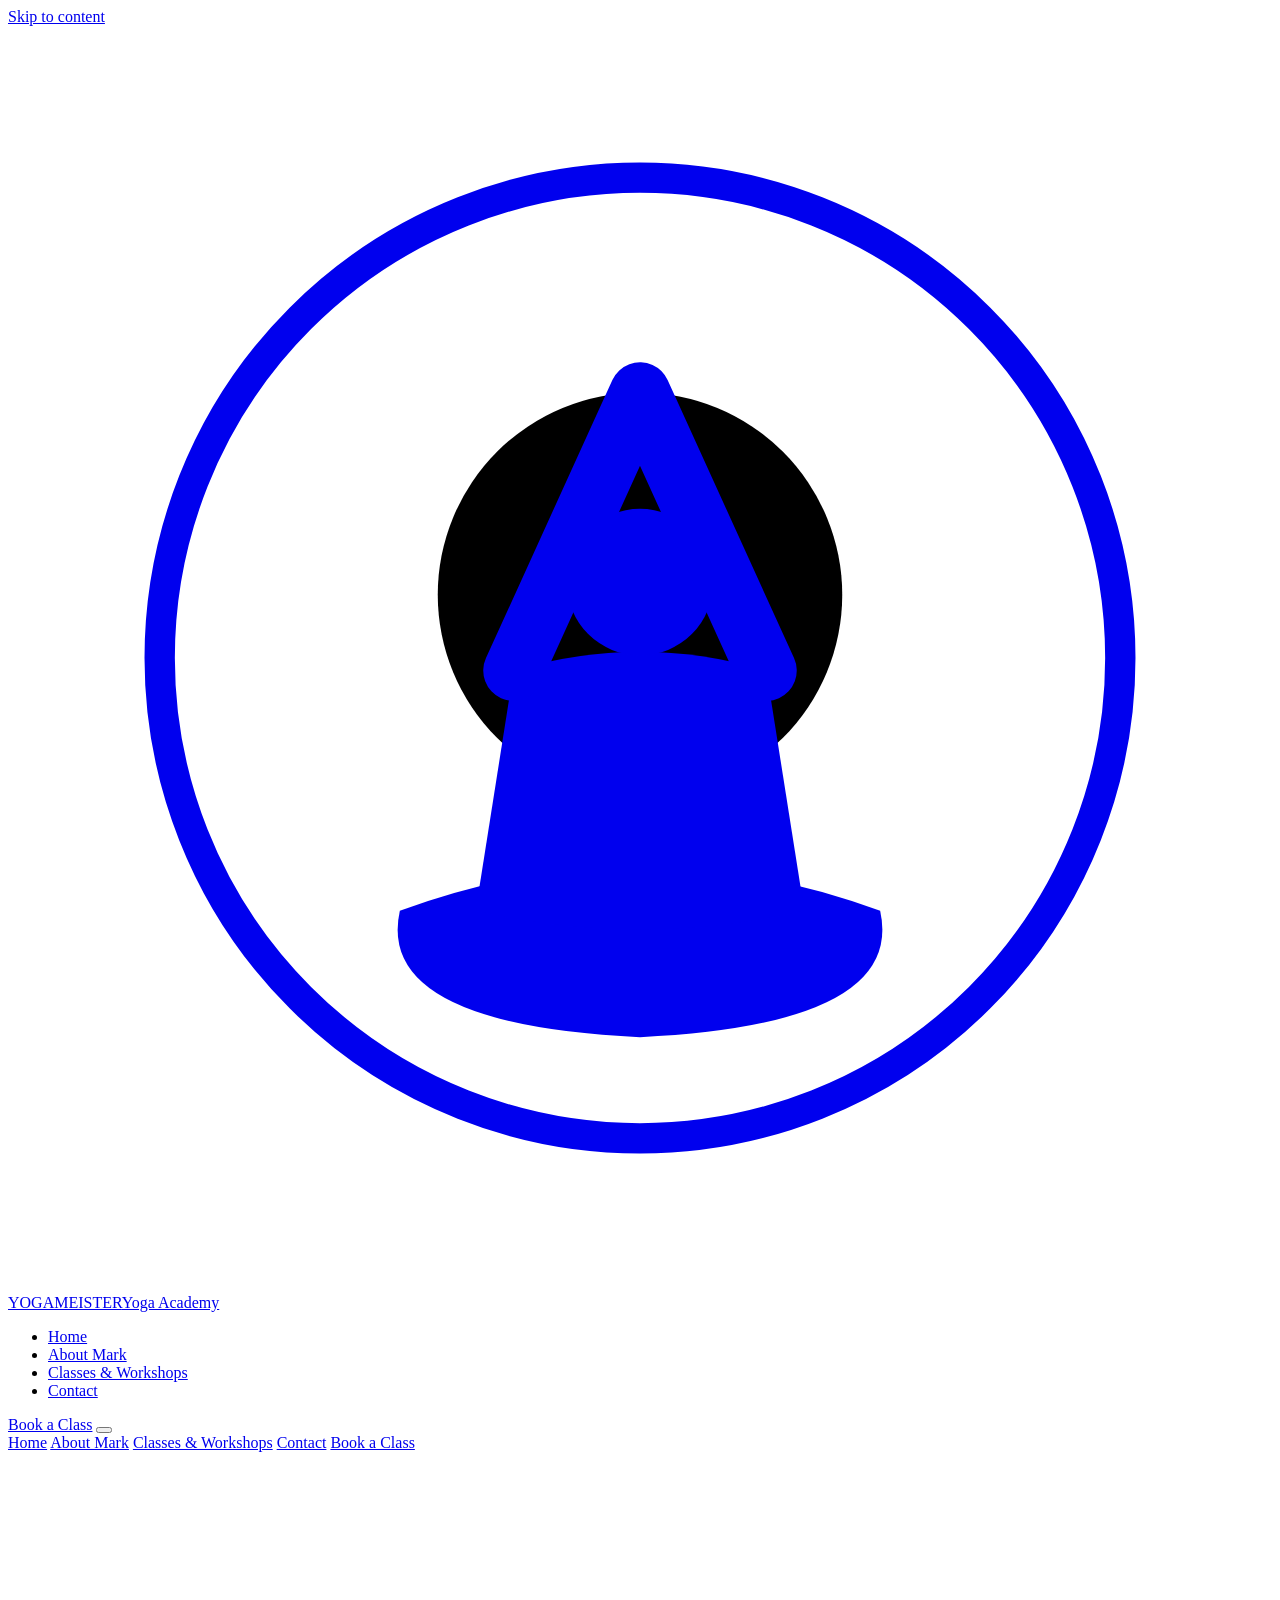
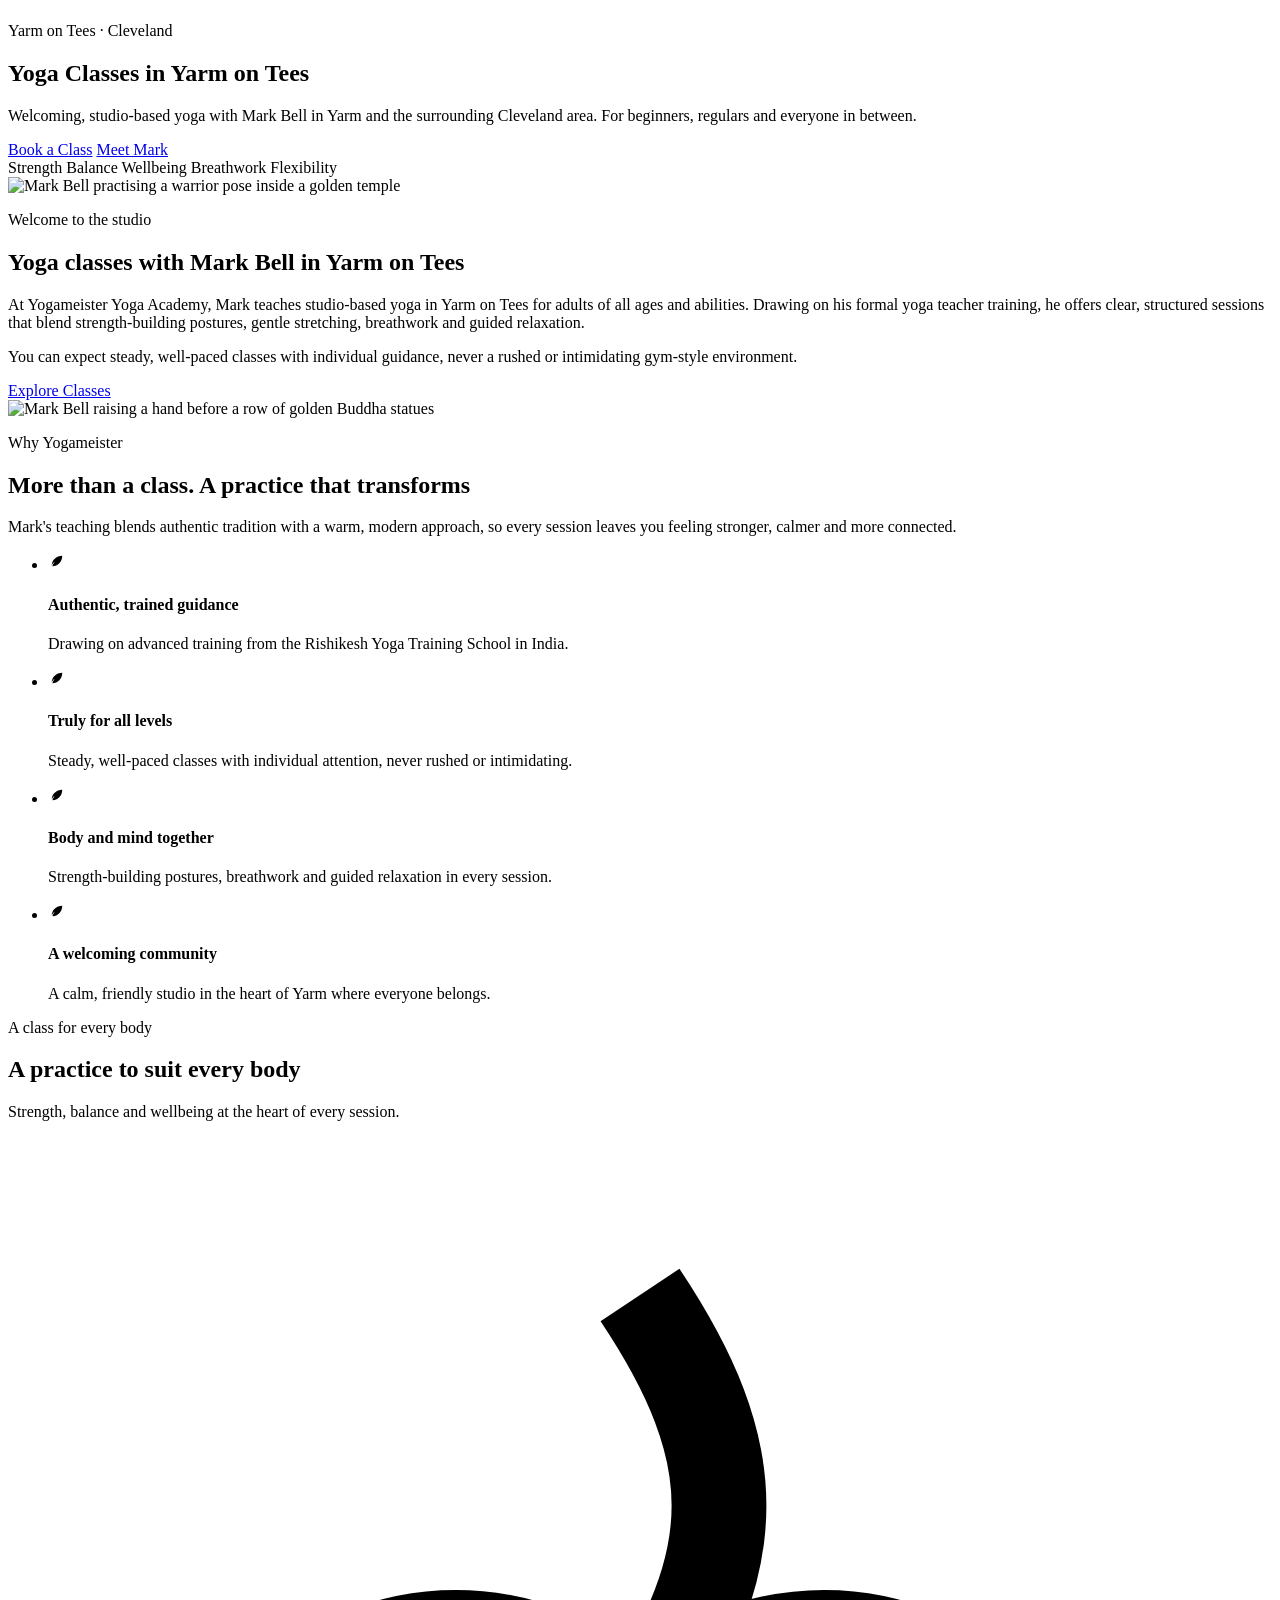
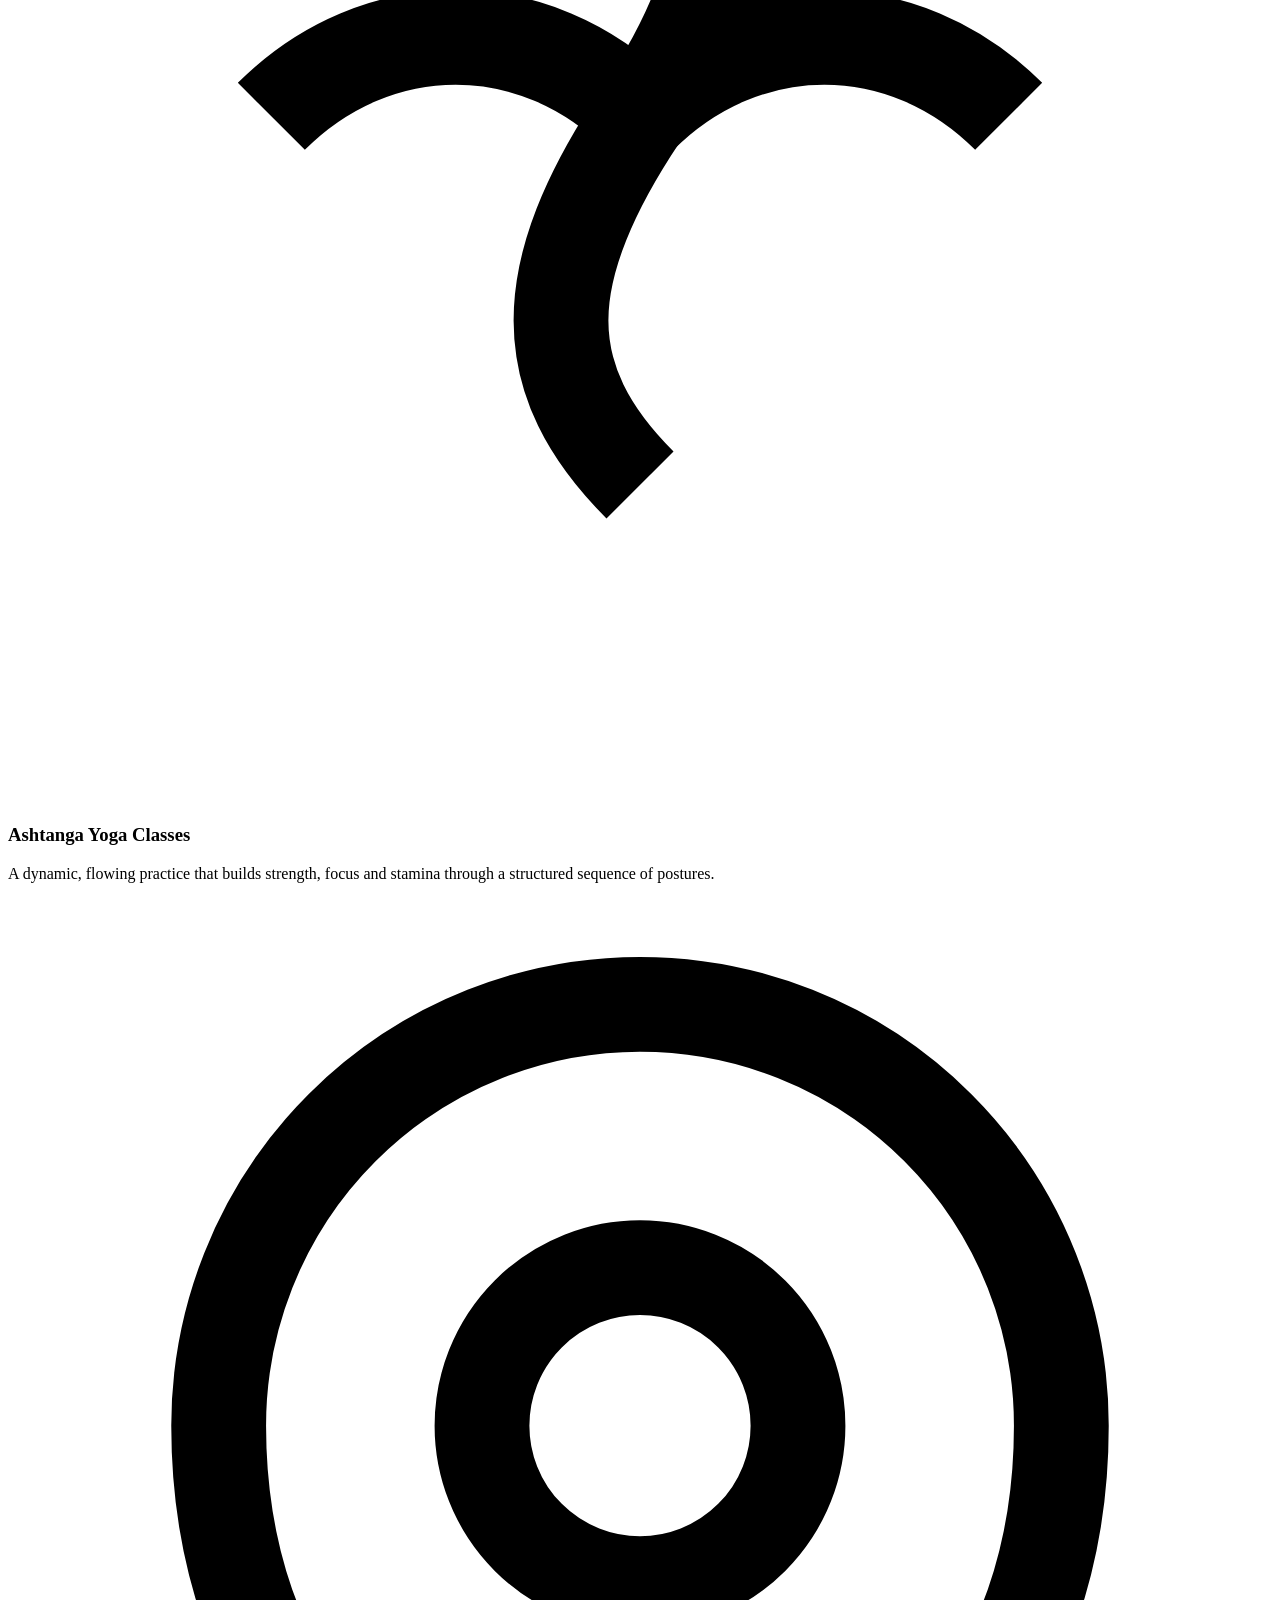
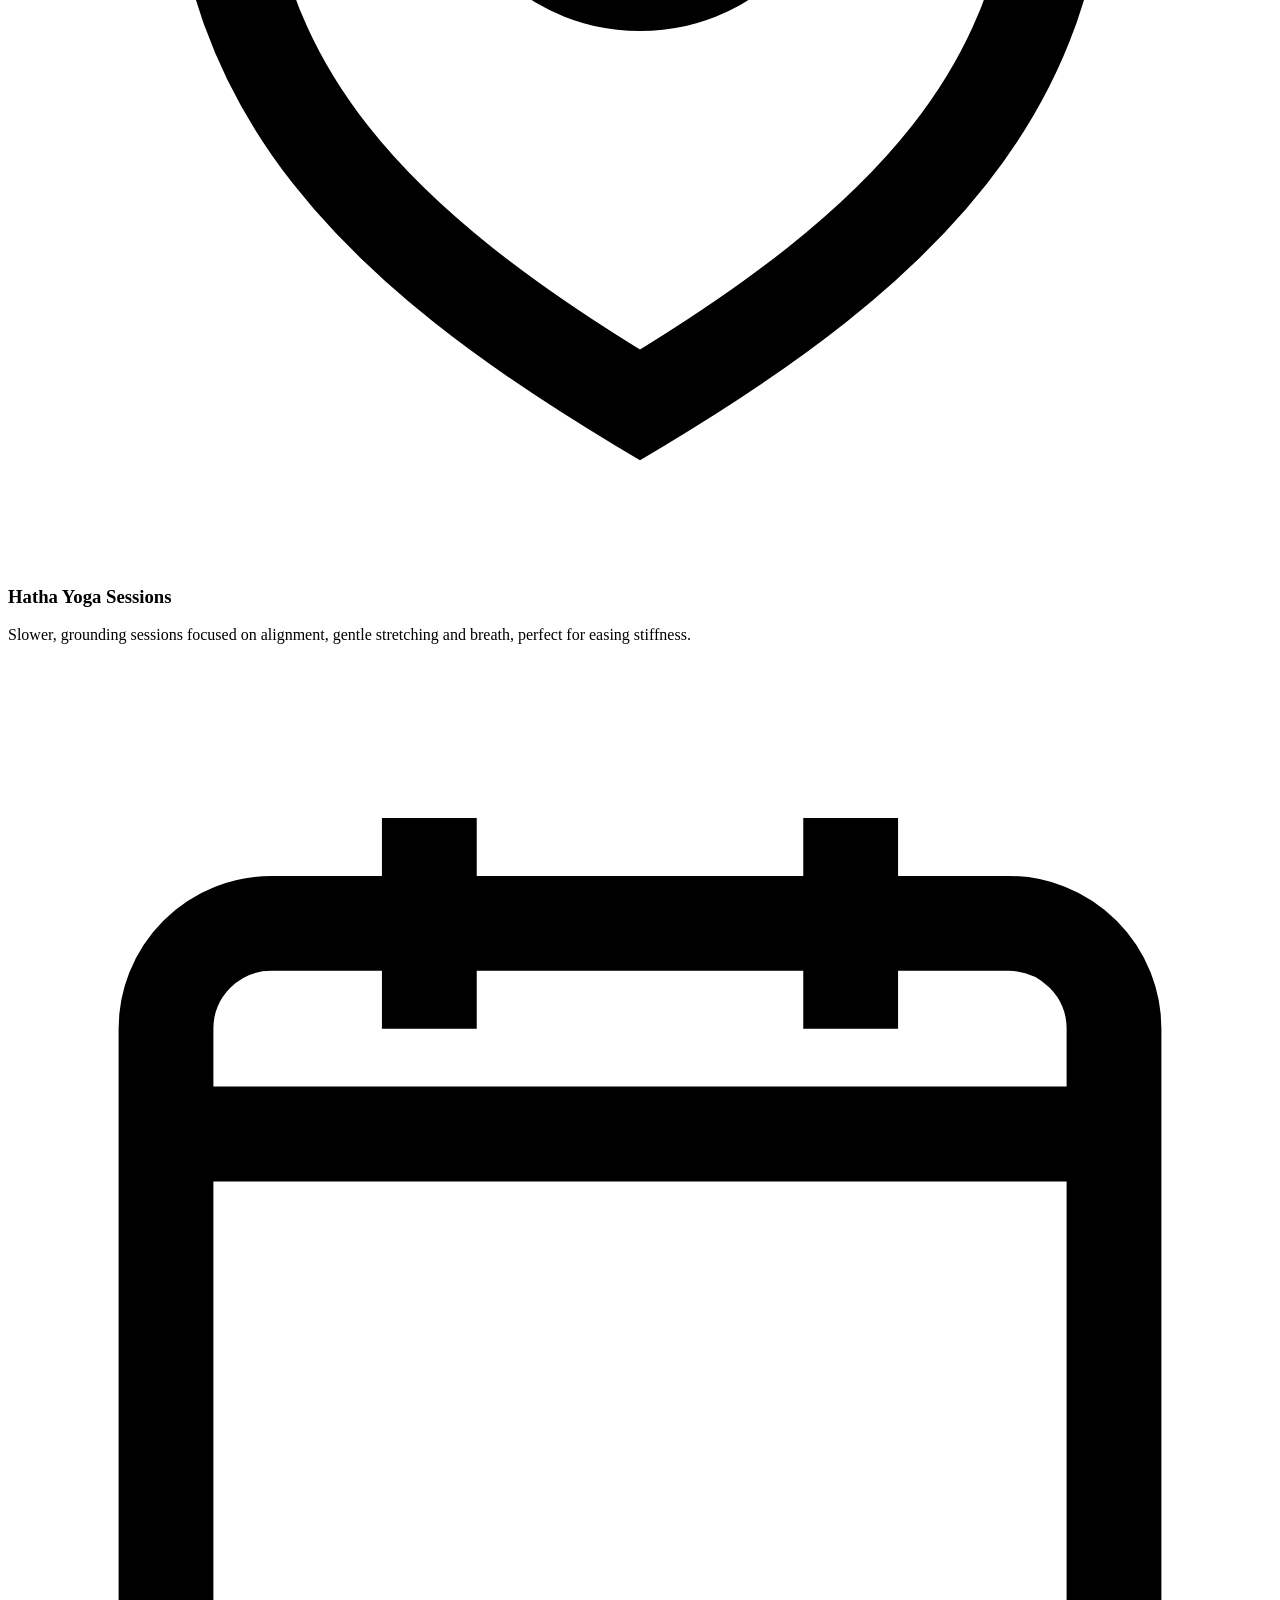
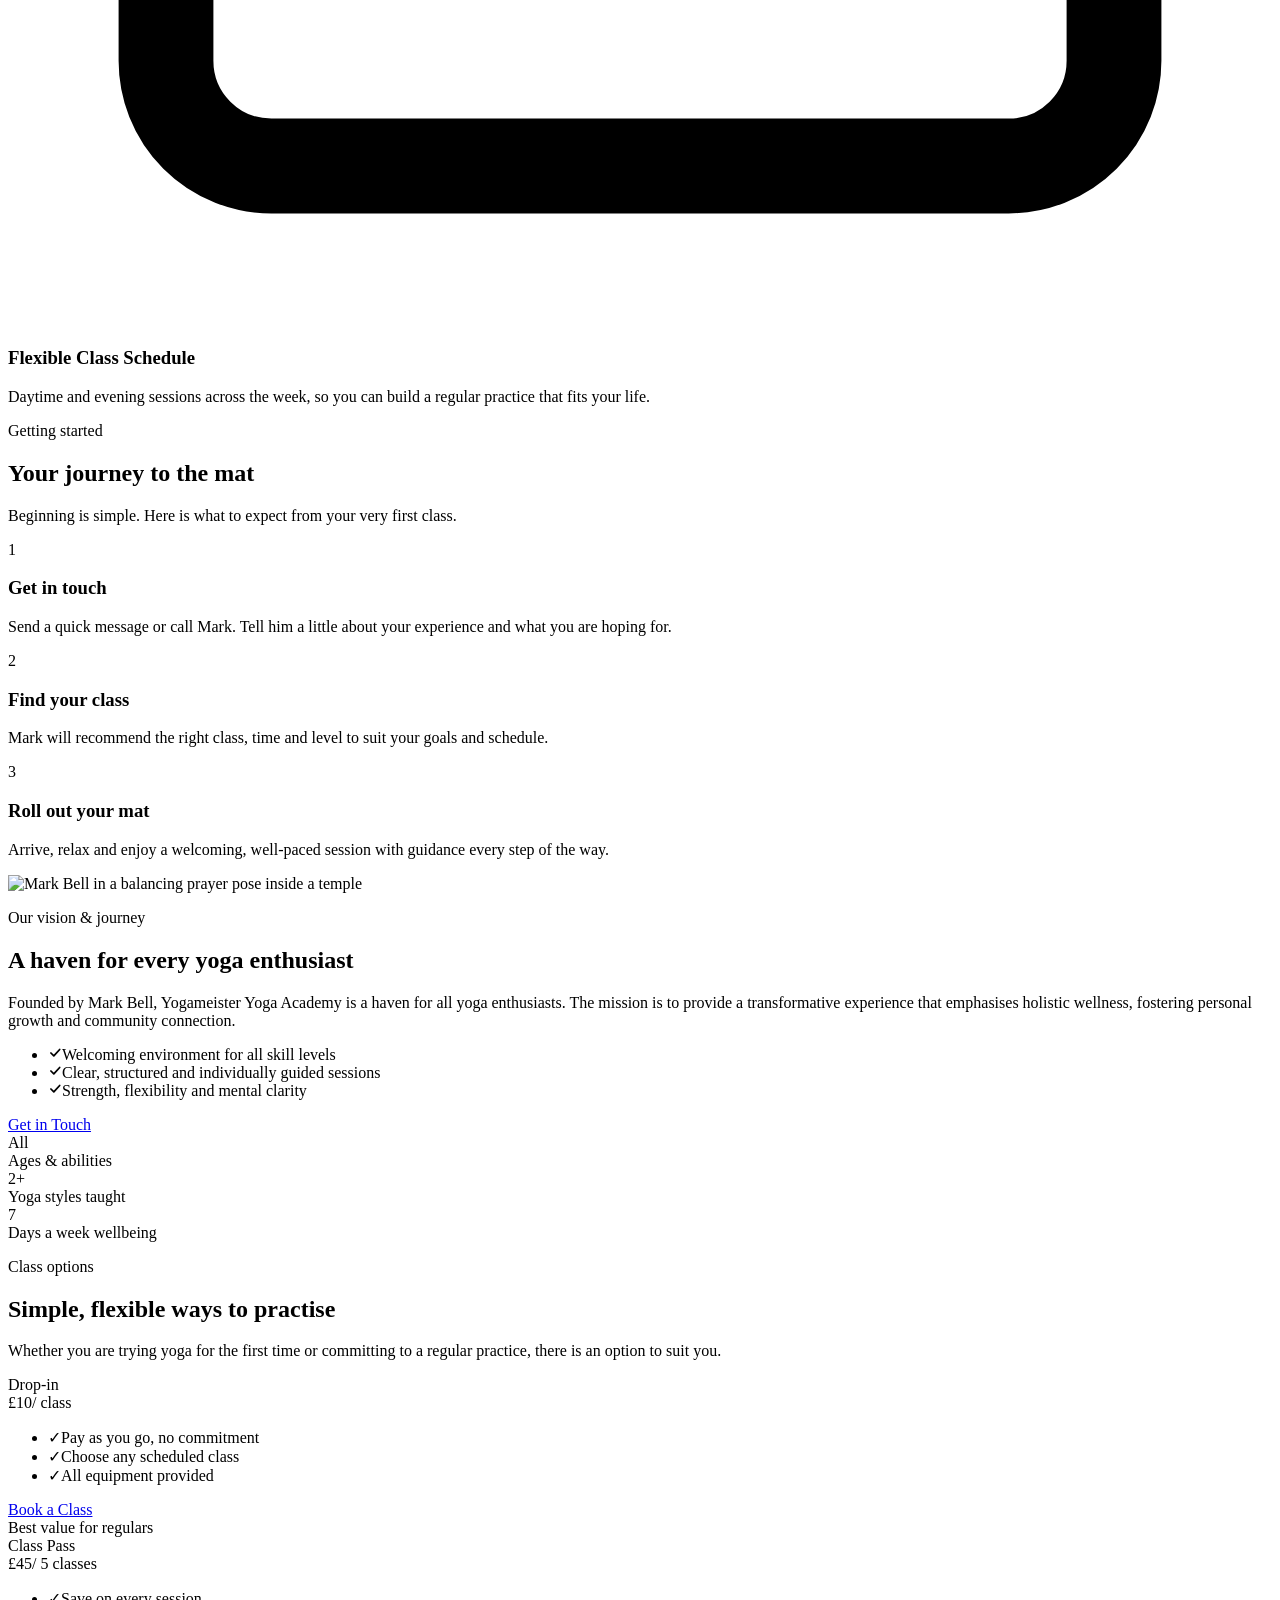
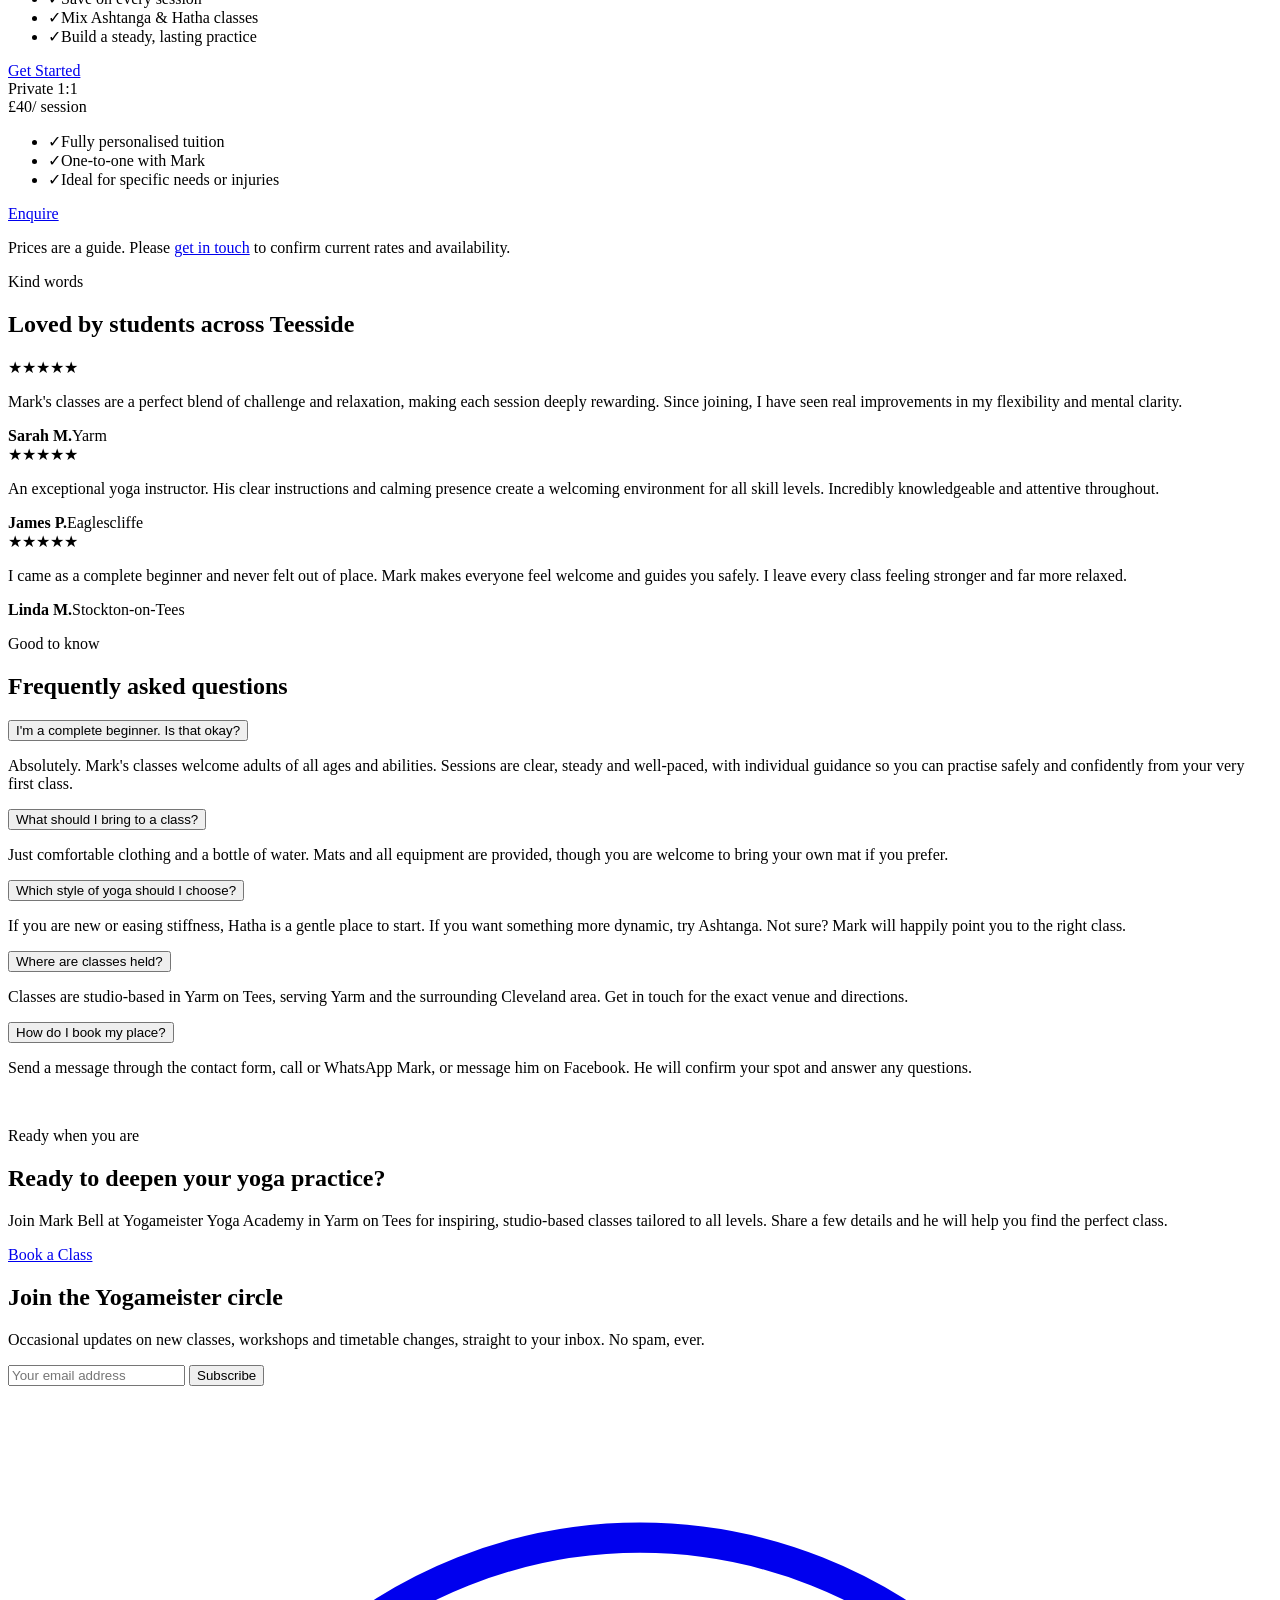
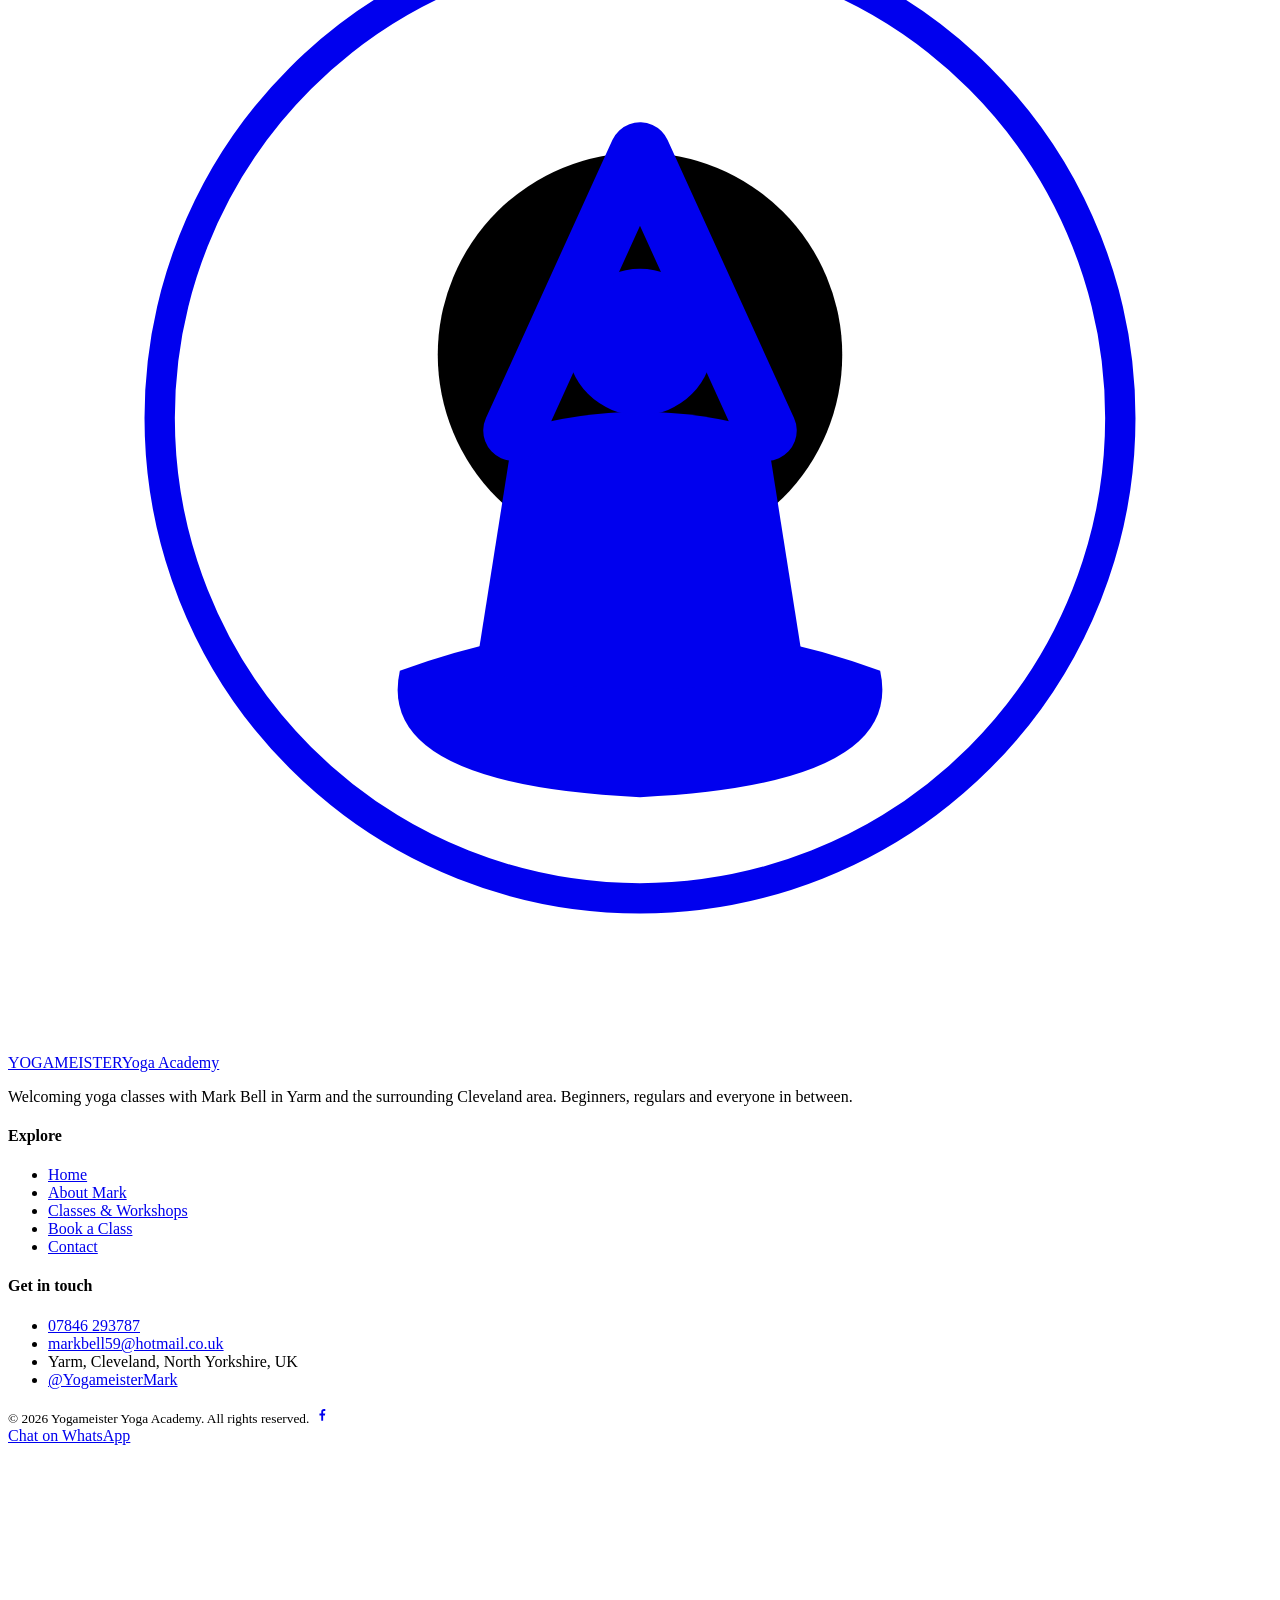
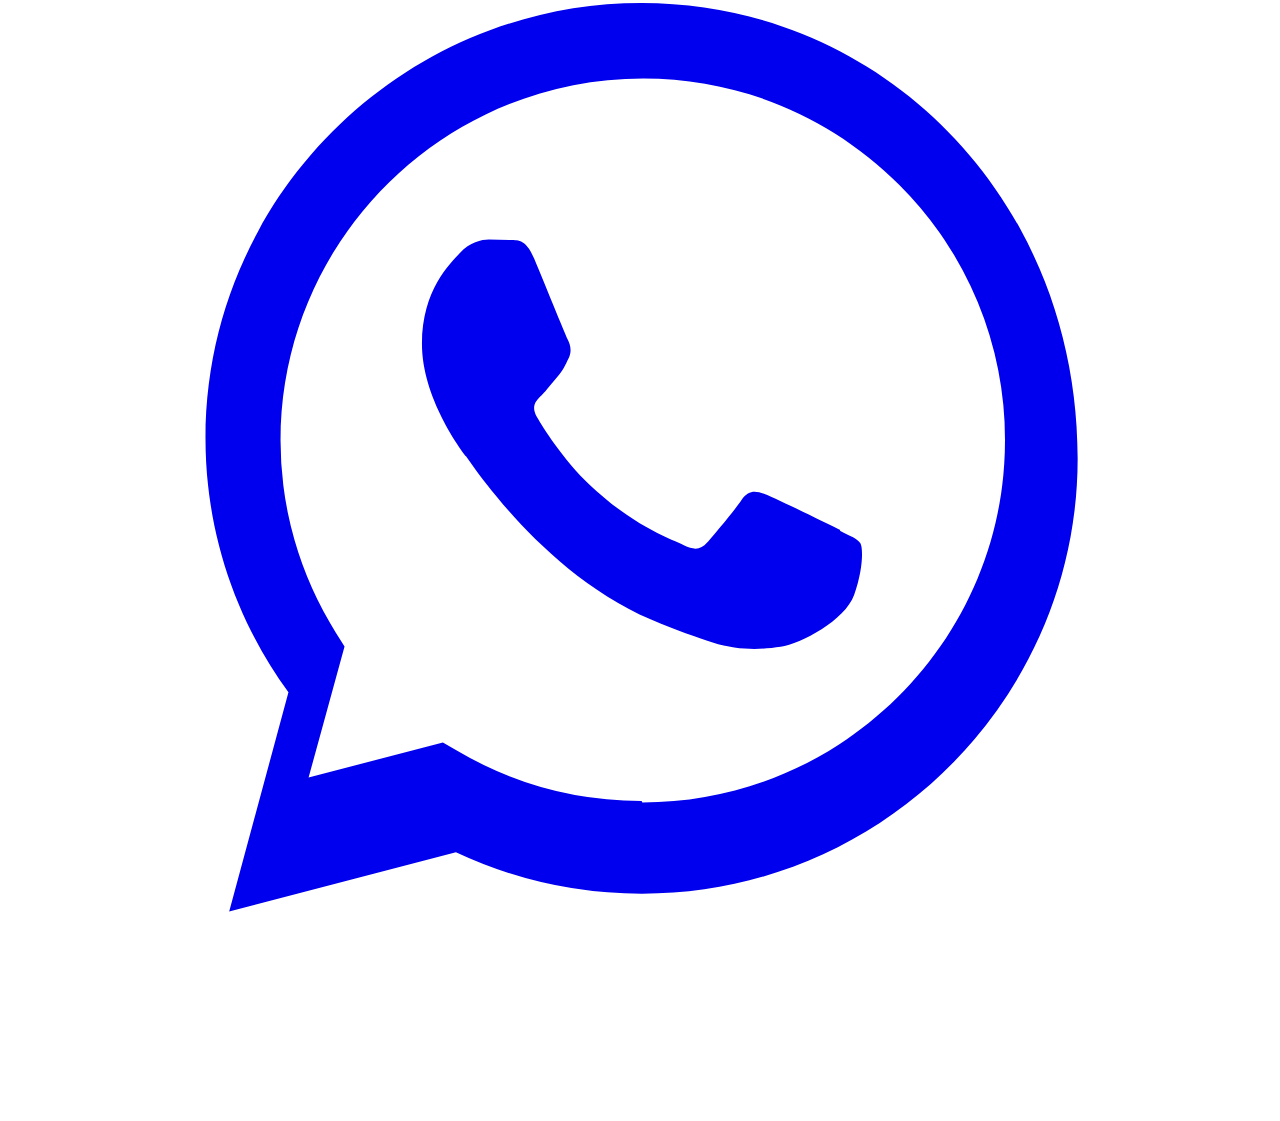
==== index.html @ 109918ac "Add files via upload" ====
<!DOCTYPE html>
<html lang="en">
<head>
<meta charset="UTF-8">
<meta name="viewport" content="width=device-width, initial-scale=1">
<title>Yogameister Yoga Academy | Yoga Classes in Yarm on Tees with Mark Bell</title>
<meta name="description" content="Welcoming, studio-based yoga classes with Mark Bell in Yarm on Tees and the surrounding Cleveland area. Ashtanga, Hatha, breathwork and relaxation for beginners, regulars and everyone in between.">
<link rel="icon" href="assets/img/favicon.svg" type="image/svg+xml">
<meta property="og:title" content="Yogameister Yoga Academy | Yoga in Yarm on Tees">
<meta property="og:description" content="Welcoming, studio-based yoga with Mark Bell in Yarm and the surrounding Cleveland area.">
<meta property="og:type" content="website">
<meta property="og:image" content="assets/img/logo.jpg">
<link rel="preconnect" href="https://fonts.googleapis.com">
<link rel="preconnect" href="https://fonts.gstatic.com" crossorigin>
<link href="https://fonts.googleapis.com/css2?family=Cormorant+Garamond:wght@500;600;700&family=Inter:wght@400;500;600;700&family=Poppins:wght@500;600;700&display=swap" rel="stylesheet">
<link rel="stylesheet" href="assets/css/styles.css">
</head>
<body>
<a class="skip-link" href="#main">Skip to content</a>

<!-- HEADER -->
<header class="site-header">
  <div class="container">
    <nav class="nav" aria-label="Primary">
      <a class="brand" href="index.html" aria-label="Yogameister Yoga Academy home">
        <svg class="emblem" viewBox="0 0 100 100" aria-hidden="true">
          <circle cx="50" cy="50" r="38" fill="none" stroke="currentColor" stroke-width="2.4"/>
          <circle cx="50" cy="45" r="16" class="gold"/>
          <path d="M31 70 Q50 63 69 70 Q71 79 50 80 Q29 79 31 70 Z" fill="currentColor"/>
          <path d="M40 51 Q50 48 60 51 L63 70 Q50 73 37 70 Z" fill="currentColor"/>
          <circle cx="50" cy="44" r="5.8" fill="currentColor"/>
          <path d="M40 51 L50 29 L60 51" fill="none" stroke="currentColor" stroke-width="4.8" stroke-linecap="round" stroke-linejoin="round"/>
        </svg>
        <span class="wordmark"><span class="wordmark__name">YOGAMEISTER</span><span class="wordmark__sub">Yoga Academy</span></span>
      </a>
      <ul class="nav__links">
        <li><a class="nav__link" href="index.html" aria-current="page">Home</a></li>
        <li><a class="nav__link" href="about.html">About Mark</a></li>
        <li><a class="nav__link" href="classes.html">Classes &amp; Workshops</a></li>
        <li><a class="nav__link" href="contact.html">Contact</a></li>
      </ul>
      <a class="btn btn--gold nav__cta desktop-only" href="contact.html#book">Book a Class</a>
      <button class="nav__toggle" aria-label="Open menu" aria-expanded="false" aria-controls="mobile-menu"><span></span></button>
    </nav>
  </div>
</header>
<div class="mobile-menu" id="mobile-menu">
  <a href="index.html" aria-current="page">Home</a>
  <a href="about.html">About Mark</a>
  <a href="classes.html">Classes &amp; Workshops</a>
  <a href="contact.html">Contact</a>
  <a class="btn btn--gold btn--block" href="contact.html#book">Book a Class</a>
</div>

<main id="main">

  <!-- HERO (video) -->
  <section class="hero hero--home">
    <div class="hero__media">
      <video autoplay muted loop playsinline poster="assets/img/mark-temple-exterior.webp">
        <source src="assets/video/hero.mp4" type="video/mp4">
        <img src="assets/img/mark-temple-exterior.webp" alt="">
      </video>
    </div>
    <div class="hero__overlay"></div>
    <div class="container hero__inner">
      <p class="eyebrow">Yarm on Tees &middot; Cleveland</p>
      <h1>Yoga Classes in Yarm on Tees</h1>
      <p class="hero__lead">Welcoming, studio-based yoga with Mark Bell in Yarm and the surrounding Cleveland area. For beginners, regulars and everyone in between.</p>
      <div class="hero__actions">
        <a class="btn btn--gold" href="contact.html#book">Book a Class</a>
        <a class="btn btn--light" href="about.html">Meet Mark</a>
      </div>
    </div>
  </section>
  <div class="ticker">
    <div class="ticker__row">
      <span>Strength</span><span class="dot"></span>
      <span>Balance</span><span class="dot"></span>
      <span>Wellbeing</span><span class="dot"></span>
      <span>Breathwork</span><span class="dot"></span>
      <span>Flexibility</span>
    </div>
  </div>

  <!-- WELCOME -->
  <section class="section">
    <div class="container">
      <div class="split">
        <div class="split__media split__media--frame reveal">
          <img src="assets/img/mark-warrior-temple.webp" alt="Mark Bell practising a warrior pose inside a golden temple">
        </div>
        <div class="split__body reveal" data-delay="1">
          <p class="eyebrow">Welcome to the studio</p>
          <h2>Yoga classes with Mark Bell in Yarm on Tees</h2>
          <p>At Yogameister Yoga Academy, Mark teaches studio-based yoga in Yarm on Tees for adults of all ages and abilities. Drawing on his formal yoga teacher training, he offers clear, structured sessions that blend strength-building postures, gentle stretching, breathwork and guided relaxation.</p>
          <p>You can expect steady, well-paced classes with individual guidance, never a rushed or intimidating gym-style environment.</p>
          <a class="btn btn--ghost" href="classes.html">Explore Classes</a>
        </div>
      </div>
    </div>
  </section>

  <!-- MORE THAN A CLASS -->
  <section class="section bg-cream2">
    <div class="container">
      <div class="split split--reverse">
        <div class="split__media split__media--frame reveal">
          <img src="assets/img/mark-portrait.webp" alt="Mark Bell raising a hand before a row of golden Buddha statues">
        </div>
        <div class="split__body reveal" data-delay="1">
          <p class="eyebrow">Why Yogameister</p>
          <h2>More than a class. A practice that transforms</h2>
          <p>Mark's teaching blends authentic tradition with a warm, modern approach, so every session leaves you feeling stronger, calmer and more connected.</p>
          <ul class="reasons">
            <li>
              <span class="num"><svg viewBox="0 0 24 24" width="18" height="18" fill="currentColor" aria-hidden="true"><path d="M5 18c0-7 6-13 14-13 0 8-6 14-13 14 0 0 .5-3 3-6 0 0-2.5 1-4 5Z"/></svg></span>
              <div><h4>Authentic, trained guidance</h4><p>Drawing on advanced training from the Rishikesh Yoga Training School in India.</p></div>
            </li>
            <li>
              <span class="num"><svg viewBox="0 0 24 24" width="18" height="18" fill="currentColor" aria-hidden="true"><path d="M5 18c0-7 6-13 14-13 0 8-6 14-13 14 0 0 .5-3 3-6 0 0-2.5 1-4 5Z"/></svg></span>
              <div><h4>Truly for all levels</h4><p>Steady, well-paced classes with individual attention, never rushed or intimidating.</p></div>
            </li>
            <li>
              <span class="num"><svg viewBox="0 0 24 24" width="18" height="18" fill="currentColor" aria-hidden="true"><path d="M5 18c0-7 6-13 14-13 0 8-6 14-13 14 0 0 .5-3 3-6 0 0-2.5 1-4 5Z"/></svg></span>
              <div><h4>Body and mind together</h4><p>Strength-building postures, breathwork and guided relaxation in every session.</p></div>
            </li>
            <li>
              <span class="num"><svg viewBox="0 0 24 24" width="18" height="18" fill="currentColor" aria-hidden="true"><path d="M5 18c0-7 6-13 14-13 0 8-6 14-13 14 0 0 .5-3 3-6 0 0-2.5 1-4 5Z"/></svg></span>
              <div><h4>A welcoming community</h4><p>A calm, friendly studio in the heart of Yarm where everyone belongs.</p></div>
            </li>
          </ul>
        </div>
      </div>
    </div>
  </section>

  <!-- CLASS TYPES -->
  <section class="section">
    <div class="container">
      <div class="section-head center reveal">
        <p class="eyebrow">A class for every body</p>
        <h2>A practice to suit every body</h2>
        <p>Strength, balance and wellbeing at the heart of every session.</p>
      </div>
      <div class="grid-3">
        <article class="feature-card reveal">
          <span class="chip"><svg viewBox="0 0 24 24" fill="none" stroke="currentColor" stroke-width="1.8" aria-hidden="true"><path d="M12 3c2 3 2 5 0 8s-2 5 0 7"/><path d="M12 11c-2-2-5-2-7 0M12 11c2-2 5-2 7 0"/></svg></span>
          <h3>Ashtanga Yoga Classes</h3>
          <p>A dynamic, flowing practice that builds strength, focus and stamina through a structured sequence of postures.</p>
        </article>
        <article class="feature-card reveal" data-delay="1">
          <span class="chip"><svg viewBox="0 0 24 24" fill="none" stroke="currentColor" stroke-width="1.8" aria-hidden="true"><path d="M12 21c5-3 8-6 8-11a8 8 0 0 0-16 0c0 5 3 8 8 11Z"/><path d="M12 13a3 3 0 1 0 0-6 3 3 0 0 0 0 6Z"/></svg></span>
          <h3>Hatha Yoga Sessions</h3>
          <p>Slower, grounding sessions focused on alignment, gentle stretching and breath, perfect for easing stiffness.</p>
        </article>
        <article class="feature-card reveal" data-delay="2">
          <span class="chip"><svg viewBox="0 0 24 24" fill="none" stroke="currentColor" stroke-width="1.8" aria-hidden="true"><rect x="3" y="5" width="18" height="16" rx="2"/><path d="M3 9h18M8 3v4M16 3v4"/></svg></span>
          <h3>Flexible Class Schedule</h3>
          <p>Daytime and evening sessions across the week, so you can build a regular practice that fits your life.</p>
        </article>
      </div>
    </div>
  </section>

  <!-- JOURNEY STEPS -->
  <section class="section bg-cream2">
    <div class="container">
      <div class="section-head center reveal">
        <p class="eyebrow">Getting started</p>
        <h2>Your journey to the mat</h2>
        <p>Beginning is simple. Here is what to expect from your very first class.</p>
      </div>
      <div class="steps">
        <div class="step reveal">
          <div class="step__num">1</div>
          <h3>Get in touch</h3>
          <p>Send a quick message or call Mark. Tell him a little about your experience and what you are hoping for.</p>
        </div>
        <div class="step reveal" data-delay="1">
          <div class="step__num">2</div>
          <h3>Find your class</h3>
          <p>Mark will recommend the right class, time and level to suit your goals and schedule.</p>
        </div>
        <div class="step reveal" data-delay="2">
          <div class="step__num">3</div>
          <h3>Roll out your mat</h3>
          <p>Arrive, relax and enjoy a welcoming, well-paced session with guidance every step of the way.</p>
        </div>
      </div>
    </div>
  </section>

  <!-- HAVEN -->
  <section class="section">
    <div class="container">
      <div class="split">
        <div class="split__media split__media--frame reveal">
          <img src="assets/img/mark-prayer-temple.webp" alt="Mark Bell in a balancing prayer pose inside a temple">
        </div>
        <div class="split__body reveal" data-delay="1">
          <p class="eyebrow">Our vision &amp; journey</p>
          <h2>A haven for every yoga enthusiast</h2>
          <p>Founded by Mark Bell, Yogameister Yoga Academy is a haven for all yoga enthusiasts. The mission is to provide a transformative experience that emphasises holistic wellness, fostering personal growth and community connection.</p>
          <ul class="checklist">
            <li><span class="tick"><svg viewBox="0 0 24 24" width="14" height="14" fill="none" stroke="currentColor" stroke-width="3" stroke-linecap="round" stroke-linejoin="round" aria-hidden="true"><path d="M5 12l5 5L20 6"/></svg></span>Welcoming environment for all skill levels</li>
            <li><span class="tick"><svg viewBox="0 0 24 24" width="14" height="14" fill="none" stroke="currentColor" stroke-width="3" stroke-linecap="round" stroke-linejoin="round" aria-hidden="true"><path d="M5 12l5 5L20 6"/></svg></span>Clear, structured and individually guided sessions</li>
            <li><span class="tick"><svg viewBox="0 0 24 24" width="14" height="14" fill="none" stroke="currentColor" stroke-width="3" stroke-linecap="round" stroke-linejoin="round" aria-hidden="true"><path d="M5 12l5 5L20 6"/></svg></span>Strength, flexibility and mental clarity</li>
          </ul>
          <a class="btn btn--gold" href="contact.html">Get in Touch</a>
        </div>
      </div>
    </div>
  </section>

  <!-- STATS -->
  <section class="stats">
    <div class="container">
      <div class="stats__grid">
        <div class="reveal"><div class="stats__num">All</div><div class="stats__label">Ages &amp; abilities</div></div>
        <div class="reveal" data-delay="1"><div class="stats__num">2+</div><div class="stats__label">Yoga styles taught</div></div>
        <div class="reveal" data-delay="2"><div class="stats__num">7</div><div class="stats__label">Days a week wellbeing</div></div>
      </div>
    </div>
  </section>

  <!-- PRICING -->
  <section class="section">
    <div class="container">
      <div class="section-head center reveal">
        <p class="eyebrow">Class options</p>
        <h2>Simple, flexible ways to practise</h2>
        <p>Whether you are trying yoga for the first time or committing to a regular practice, there is an option to suit you.</p>
      </div>
      <div class="pricing">
        <div class="price reveal">
          <div class="price__name">Drop-in</div>
          <div class="price__cost"><span class="amount">&pound;10</span><span class="per">/ class</span></div>
          <ul class="price__list">
            <li><span class="tick">&check;</span>Pay as you go, no commitment</li>
            <li><span class="tick">&check;</span>Choose any scheduled class</li>
            <li><span class="tick">&check;</span>All equipment provided</li>
          </ul>
          <a class="btn btn--ghost btn--block" href="contact.html#book">Book a Class</a>
        </div>
        <div class="price price--feature reveal" data-delay="1">
          <div class="price__tag">Best value for regulars</div>
          <div class="price__name">Class Pass</div>
          <div class="price__cost"><span class="amount">&pound;45</span><span class="per">/ 5 classes</span></div>
          <ul class="price__list">
            <li><span class="tick">&check;</span>Save on every session</li>
            <li><span class="tick">&check;</span>Mix Ashtanga &amp; Hatha classes</li>
            <li><span class="tick">&check;</span>Build a steady, lasting practice</li>
          </ul>
          <a class="btn btn--gold btn--block" href="contact.html#book">Get Started</a>
        </div>
        <div class="price reveal" data-delay="2">
          <div class="price__name">Private 1:1</div>
          <div class="price__cost"><span class="amount">&pound;40</span><span class="per">/ session</span></div>
          <ul class="price__list">
            <li><span class="tick">&check;</span>Fully personalised tuition</li>
            <li><span class="tick">&check;</span>One-to-one with Mark</li>
            <li><span class="tick">&check;</span>Ideal for specific needs or injuries</li>
          </ul>
          <a class="btn btn--ghost btn--block" href="contact.html#book">Enquire</a>
        </div>
      </div>
      <p class="pricing__note">Prices are a guide. Please <a href="contact.html">get in touch</a> to confirm current rates and availability.</p>
    </div>
  </section>

  <!-- TESTIMONIALS -->
  <section class="section bg-cream2">
    <div class="container">
      <div class="section-head center reveal">
        <p class="eyebrow">Kind words</p>
        <h2>Loved by students across Teesside</h2>
      </div>
      <div class="quotes">
        <article class="quote reveal">
          <div class="quote__stars">&#9733;&#9733;&#9733;&#9733;&#9733;</div>
          <p class="quote__text">Mark's classes are a perfect blend of challenge and relaxation, making each session deeply rewarding. Since joining, I have seen real improvements in my flexibility and mental clarity.</p>
          <div class="quote__who"><strong>Sarah M.</strong><span>Yarm</span></div>
        </article>
        <article class="quote reveal" data-delay="1">
          <div class="quote__stars">&#9733;&#9733;&#9733;&#9733;&#9733;</div>
          <p class="quote__text">An exceptional yoga instructor. His clear instructions and calming presence create a welcoming environment for all skill levels. Incredibly knowledgeable and attentive throughout.</p>
          <div class="quote__who"><strong>James P.</strong><span>Eaglescliffe</span></div>
        </article>
        <article class="quote reveal" data-delay="2">
          <div class="quote__stars">&#9733;&#9733;&#9733;&#9733;&#9733;</div>
          <p class="quote__text">I came as a complete beginner and never felt out of place. Mark makes everyone feel welcome and guides you safely. I leave every class feeling stronger and far more relaxed.</p>
          <div class="quote__who"><strong>Linda M.</strong><span>Stockton-on-Tees</span></div>
        </article>
      </div>
    </div>
  </section>

  <!-- FAQ -->
  <section class="section">
    <div class="container">
      <div class="section-head center reveal">
        <p class="eyebrow">Good to know</p>
        <h2>Frequently asked questions</h2>
      </div>
      <div class="faq reveal">
        <div class="faq__item">
          <button class="faq__q" aria-expanded="false">I'm a complete beginner. Is that okay?<span class="faq__icon" aria-hidden="true"></span></button>
          <div class="faq__a"><p>Absolutely. Mark's classes welcome adults of all ages and abilities. Sessions are clear, steady and well-paced, with individual guidance so you can practise safely and confidently from your very first class.</p></div>
        </div>
        <div class="faq__item">
          <button class="faq__q" aria-expanded="false">What should I bring to a class?<span class="faq__icon" aria-hidden="true"></span></button>
          <div class="faq__a"><p>Just comfortable clothing and a bottle of water. Mats and all equipment are provided, though you are welcome to bring your own mat if you prefer.</p></div>
        </div>
        <div class="faq__item">
          <button class="faq__q" aria-expanded="false">Which style of yoga should I choose?<span class="faq__icon" aria-hidden="true"></span></button>
          <div class="faq__a"><p>If you are new or easing stiffness, Hatha is a gentle place to start. If you want something more dynamic, try Ashtanga. Not sure? Mark will happily point you to the right class.</p></div>
        </div>
        <div class="faq__item">
          <button class="faq__q" aria-expanded="false">Where are classes held?<span class="faq__icon" aria-hidden="true"></span></button>
          <div class="faq__a"><p>Classes are studio-based in Yarm on Tees, serving Yarm and the surrounding Cleveland area. Get in touch for the exact venue and directions.</p></div>
        </div>
        <div class="faq__item">
          <button class="faq__q" aria-expanded="false">How do I book my place?<span class="faq__icon" aria-hidden="true"></span></button>
          <div class="faq__a"><p>Send a message through the contact form, call or WhatsApp Mark, or message him on Facebook. He will confirm your spot and answer any questions.</p></div>
        </div>
      </div>
    </div>
  </section>

  <!-- CTA BAND -->
  <section class="cta-band section">
    <div class="cta-band__bg"><img src="assets/img/mark-temple-exterior.webp" alt=""></div>
    <div class="container">
      <p class="eyebrow">Ready when you are</p>
      <h2>Ready to deepen your yoga practice?</h2>
      <p>Join Mark Bell at Yogameister Yoga Academy in Yarm on Tees for inspiring, studio-based classes tailored to all levels. Share a few details and he will help you find the perfect class.</p>
      <a class="btn btn--gold" href="contact.html#book">Book a Class</a>
    </div>
  </section>

  <!-- NEWSLETTER -->
  <section class="section newsletter">
    <div class="container">
      <h2 class="reveal">Join the Yogameister circle</h2>
      <p class="reveal">Occasional updates on new classes, workshops and timetable changes, straight to your inbox. No spam, ever.</p>
      <form class="newsletter__form reveal" action="https://api.staticforms.xyz/submit" method="POST">
        <input type="hidden" name="accessKey" value="YOUR_STATICFORMS_ACCESS_KEY">
        <input type="hidden" name="subject" value="New Yogameister newsletter signup">
        <input type="hidden" name="honeypot" value="">
        <input type="email" name="email" placeholder="Your email address" aria-label="Your email address" required>
        <button type="submit" class="btn btn--gold">Subscribe</button>
      </form>
    </div>
  </section>

</main>

<!-- FOOTER -->
<footer class="site-footer">
  <div class="container">
    <div class="footer-grid">
      <div class="footer-about-col">
        <a class="brand" href="index.html" aria-label="Yogameister home">
          <svg class="emblem" viewBox="0 0 100 100" aria-hidden="true">
            <circle cx="50" cy="50" r="38" fill="none" stroke="currentColor" stroke-width="2.4"/>
            <circle cx="50" cy="45" r="16" class="gold"/>
            <path d="M31 70 Q50 63 69 70 Q71 79 50 80 Q29 79 31 70 Z" fill="currentColor"/>
            <path d="M40 51 Q50 48 60 51 L63 70 Q50 73 37 70 Z" fill="currentColor"/>
            <circle cx="50" cy="44" r="5.8" fill="currentColor"/>
            <path d="M40 51 L50 29 L60 51" fill="none" stroke="currentColor" stroke-width="4.8" stroke-linecap="round" stroke-linejoin="round"/>
          </svg>
          <span class="wordmark"><span class="wordmark__name">YOGAMEISTER</span><span class="wordmark__sub">Yoga Academy</span></span>
        </a>
        <p class="footer-about">Welcoming yoga classes with Mark Bell in Yarm and the surrounding Cleveland area. Beginners, regulars and everyone in between.</p>
      </div>
      <div class="footer-col">
        <h4>Explore</h4>
        <ul>
          <li><a href="index.html">Home</a></li>
          <li><a href="about.html">About Mark</a></li>
          <li><a href="classes.html">Classes &amp; Workshops</a></li>
          <li><a href="contact.html#book">Book a Class</a></li>
          <li><a href="contact.html">Contact</a></li>
        </ul>
      </div>
      <div class="footer-col">
        <h4>Get in touch</h4>
        <ul>
          <li><a href="tel:+447846293787">07846 293787</a></li>
          <li><a href="mailto:markbell59@hotmail.co.uk">markbell59@hotmail.co.uk</a></li>
          <li>Yarm, Cleveland, North Yorkshire, UK</li>
          <li><a href="https://www.facebook.com/YogameisterMark" target="_blank" rel="noopener">@YogameisterMark</a></li>
        </ul>
      </div>
    </div>
    <div class="footer-bottom">
      <small>&copy; <span data-year>2026</span> Yogameister Yoga Academy. All rights reserved.</small>
      <a class="footer-social" href="https://www.facebook.com/YogameisterMark" target="_blank" rel="noopener" aria-label="Facebook">
        <svg viewBox="0 0 24 24" width="18" height="18" fill="currentColor" aria-hidden="true"><path d="M13.5 21v-7h2.4l.4-2.8h-2.8V9.4c0-.8.2-1.4 1.4-1.4h1.5V5.5C16.5 5.4 15.6 5.3 14.6 5.3c-2.1 0-3.6 1.3-3.6 3.7v2.2H8.6V14H11v7h2.5Z"/></svg>
      </a>
    </div>
  </div>
</footer>

<!-- FLOATING WHATSAPP -->
<a class="wa-float" href="https://wa.me/447846293787?text=Hi%20Mark%2C%20I%27d%20like%20to%20ask%20about%20your%20yoga%20classes." target="_blank" rel="noopener" aria-label="Message Mark on WhatsApp">
  <span class="wa-tip">Chat on WhatsApp</span>
  <svg viewBox="0 0 32 32" fill="currentColor" aria-hidden="true"><path d="M16.04 4C9.96 4 5 8.95 5 15.02c0 2.4.78 4.62 2.1 6.43L5.6 27l5.74-1.5a11.1 11.1 0 0 0 4.7 1.05h.01c6.08 0 11.03-4.95 11.03-11.02C27.08 8.95 22.12 4 16.04 4Zm0 20.2h-.01a9.2 9.2 0 0 1-4.68-1.28l-.34-.2-3.4.89.91-3.32-.22-.35a9.13 9.13 0 0 1-1.4-4.87c0-5.05 4.12-9.16 9.18-9.16 2.45 0 4.75.96 6.48 2.69a9.1 9.1 0 0 1 2.68 6.48c0 5.05-4.12 9.16-9.18 9.16Zm5.03-6.86c-.27-.14-1.63-.8-1.88-.9-.25-.09-.43-.13-.62.14-.18.27-.71.9-.87 1.08-.16.18-.32.2-.59.07-.27-.14-1.16-.43-2.2-1.36-.81-.72-1.36-1.62-1.52-1.89-.16-.27-.02-.42.12-.55.12-.12.27-.32.41-.48.14-.16.18-.27.27-.45.09-.18.05-.34-.02-.48-.07-.14-.62-1.5-.85-2.05-.22-.53-.45-.46-.62-.47l-.53-.01c-.18 0-.48.07-.73.34-.25.27-.96.94-.96 2.3 0 1.36.98 2.67 1.12 2.85.14.18 1.93 2.95 4.68 4.13.65.28 1.16.45 1.56.58.65.21 1.25.18 1.72.11.52-.08 1.63-.67 1.86-1.31.23-.64.23-1.19.16-1.31-.07-.12-.25-.18-.52-.32Z"/></svg>
</a>

<script src="assets/js/main.js"></script>
</body>
</html>
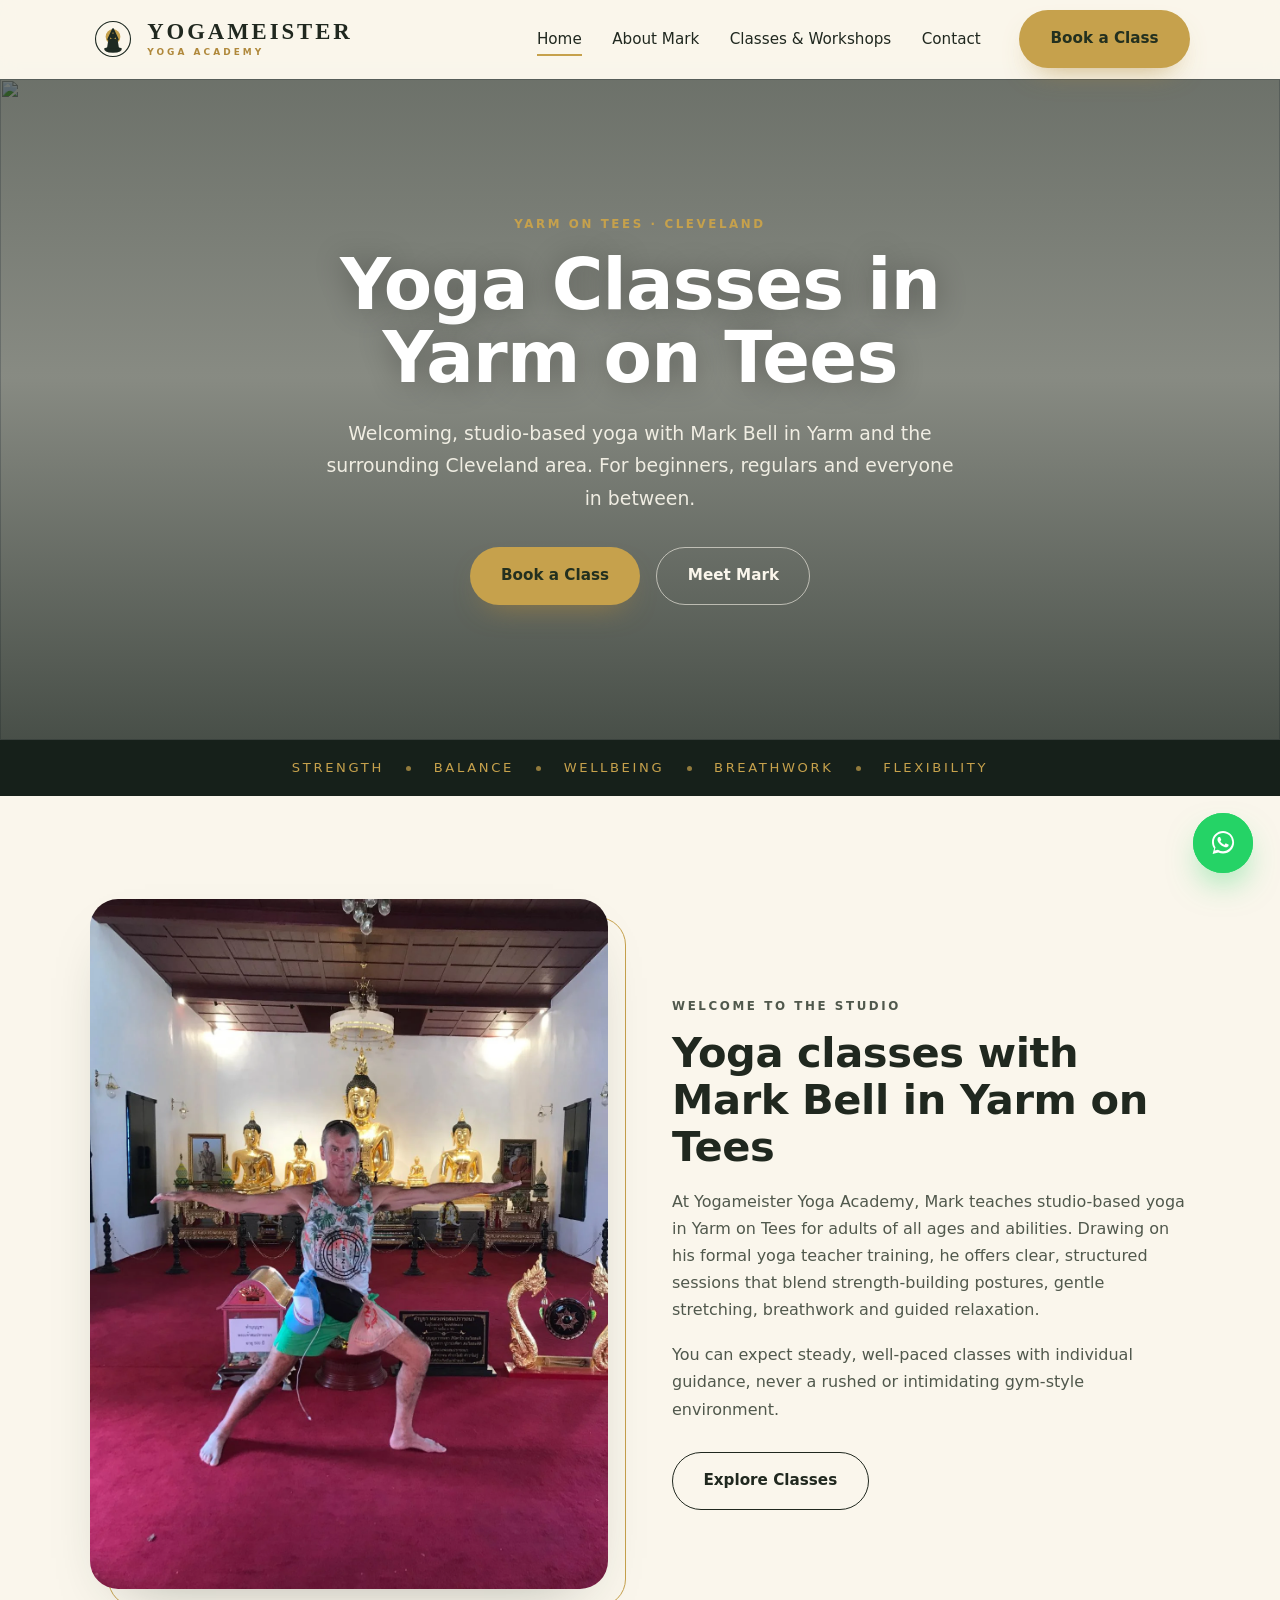
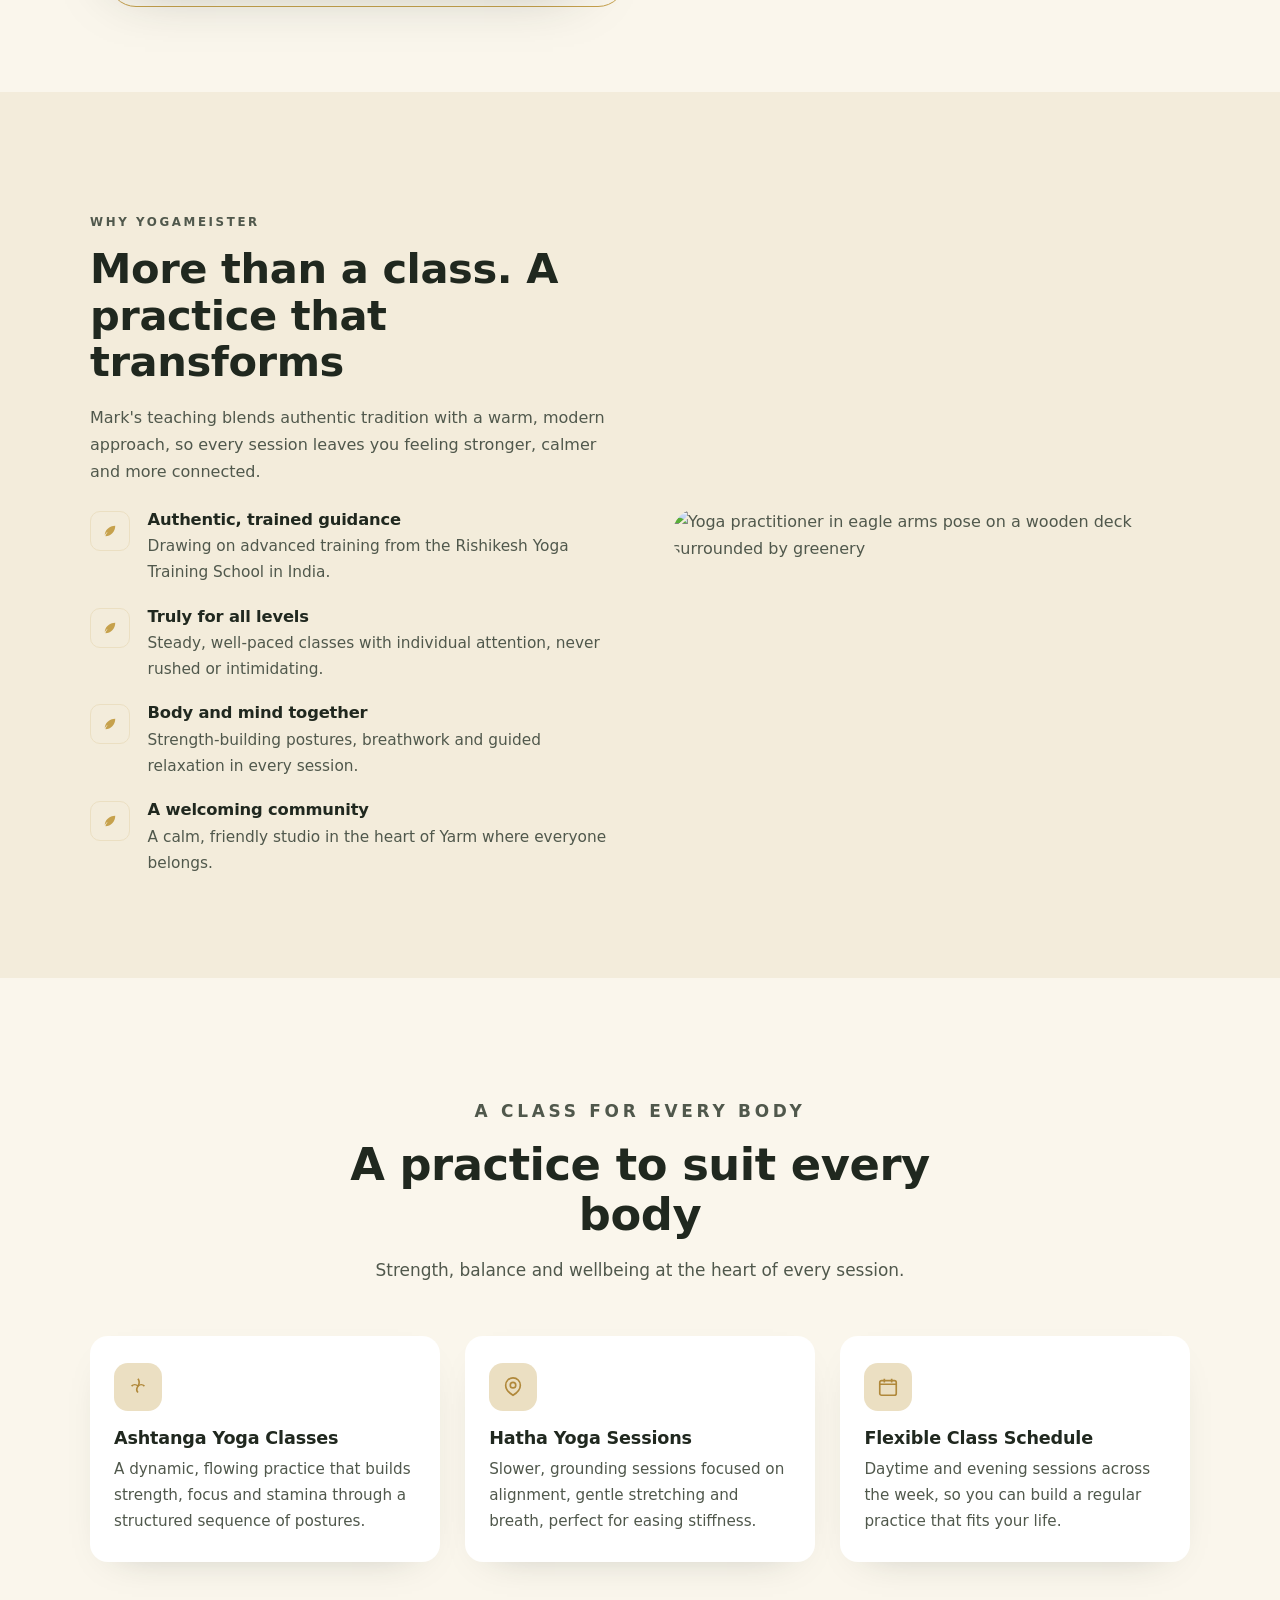
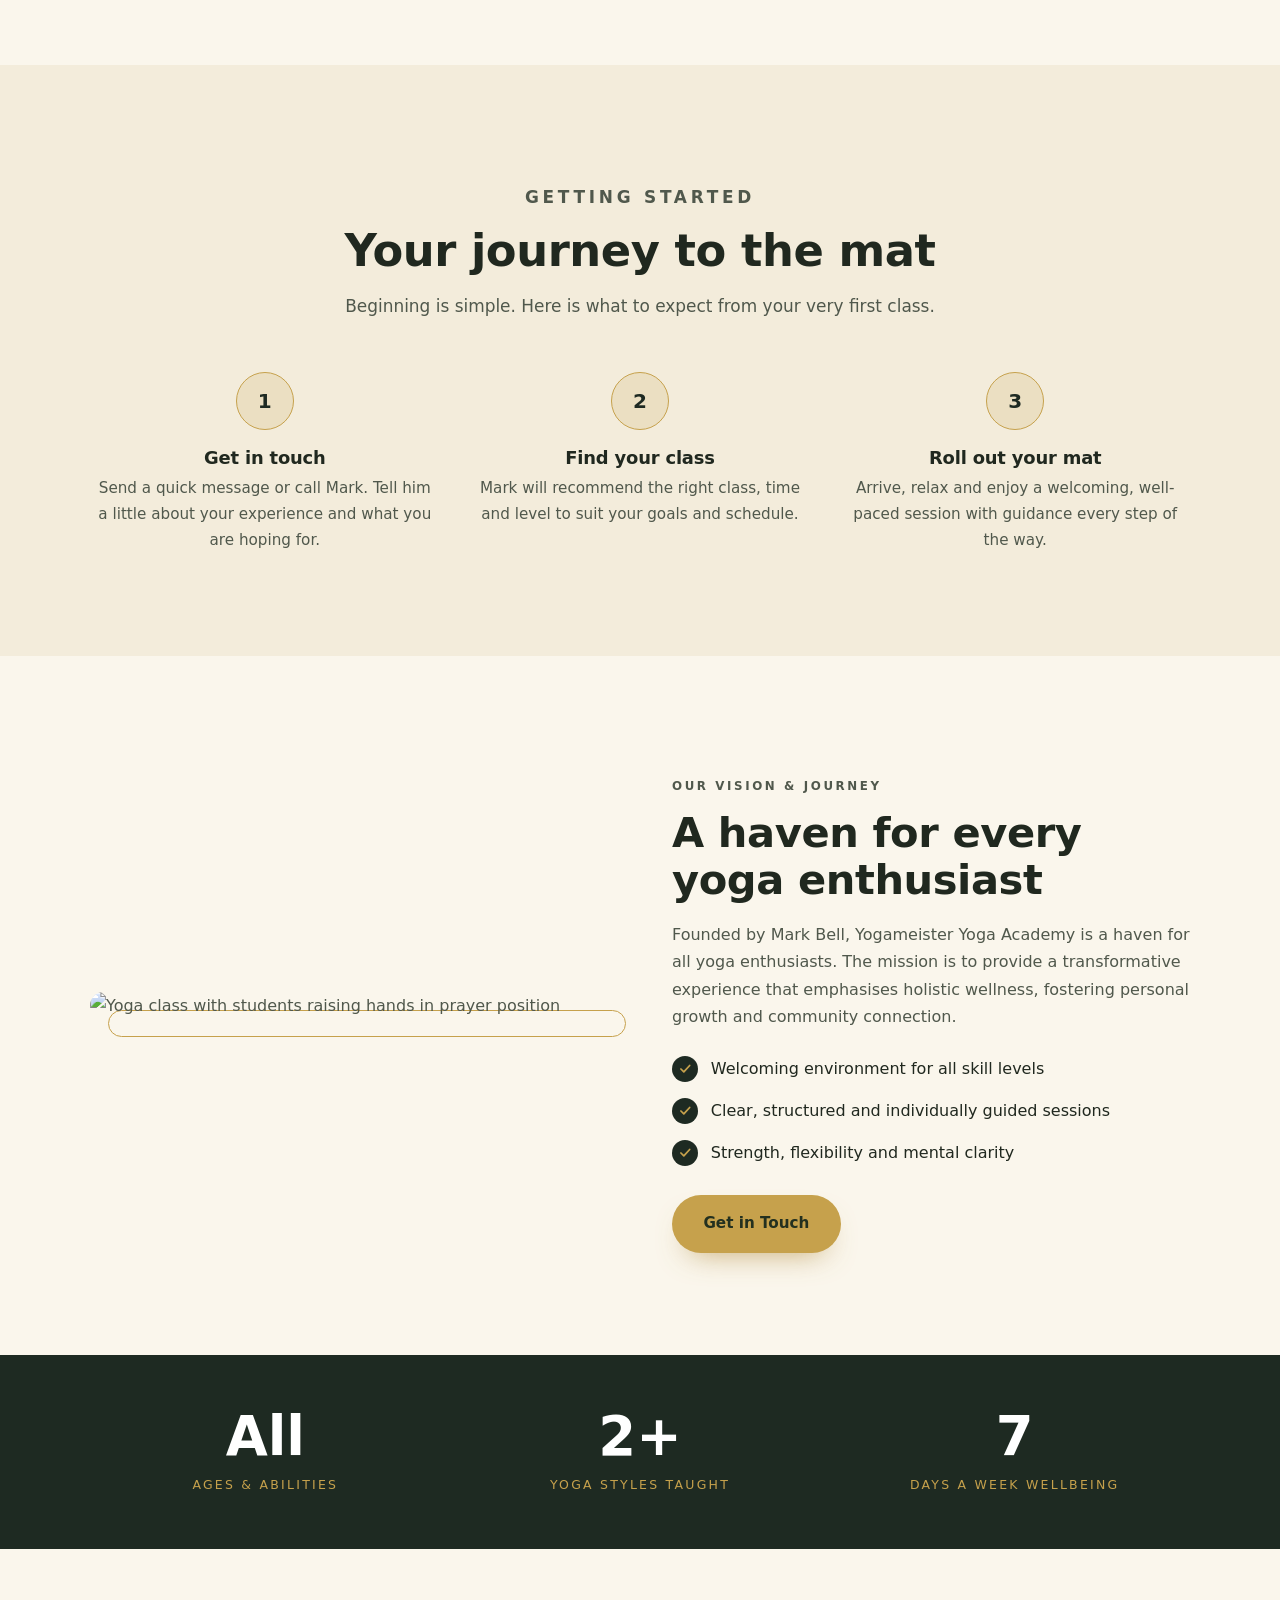
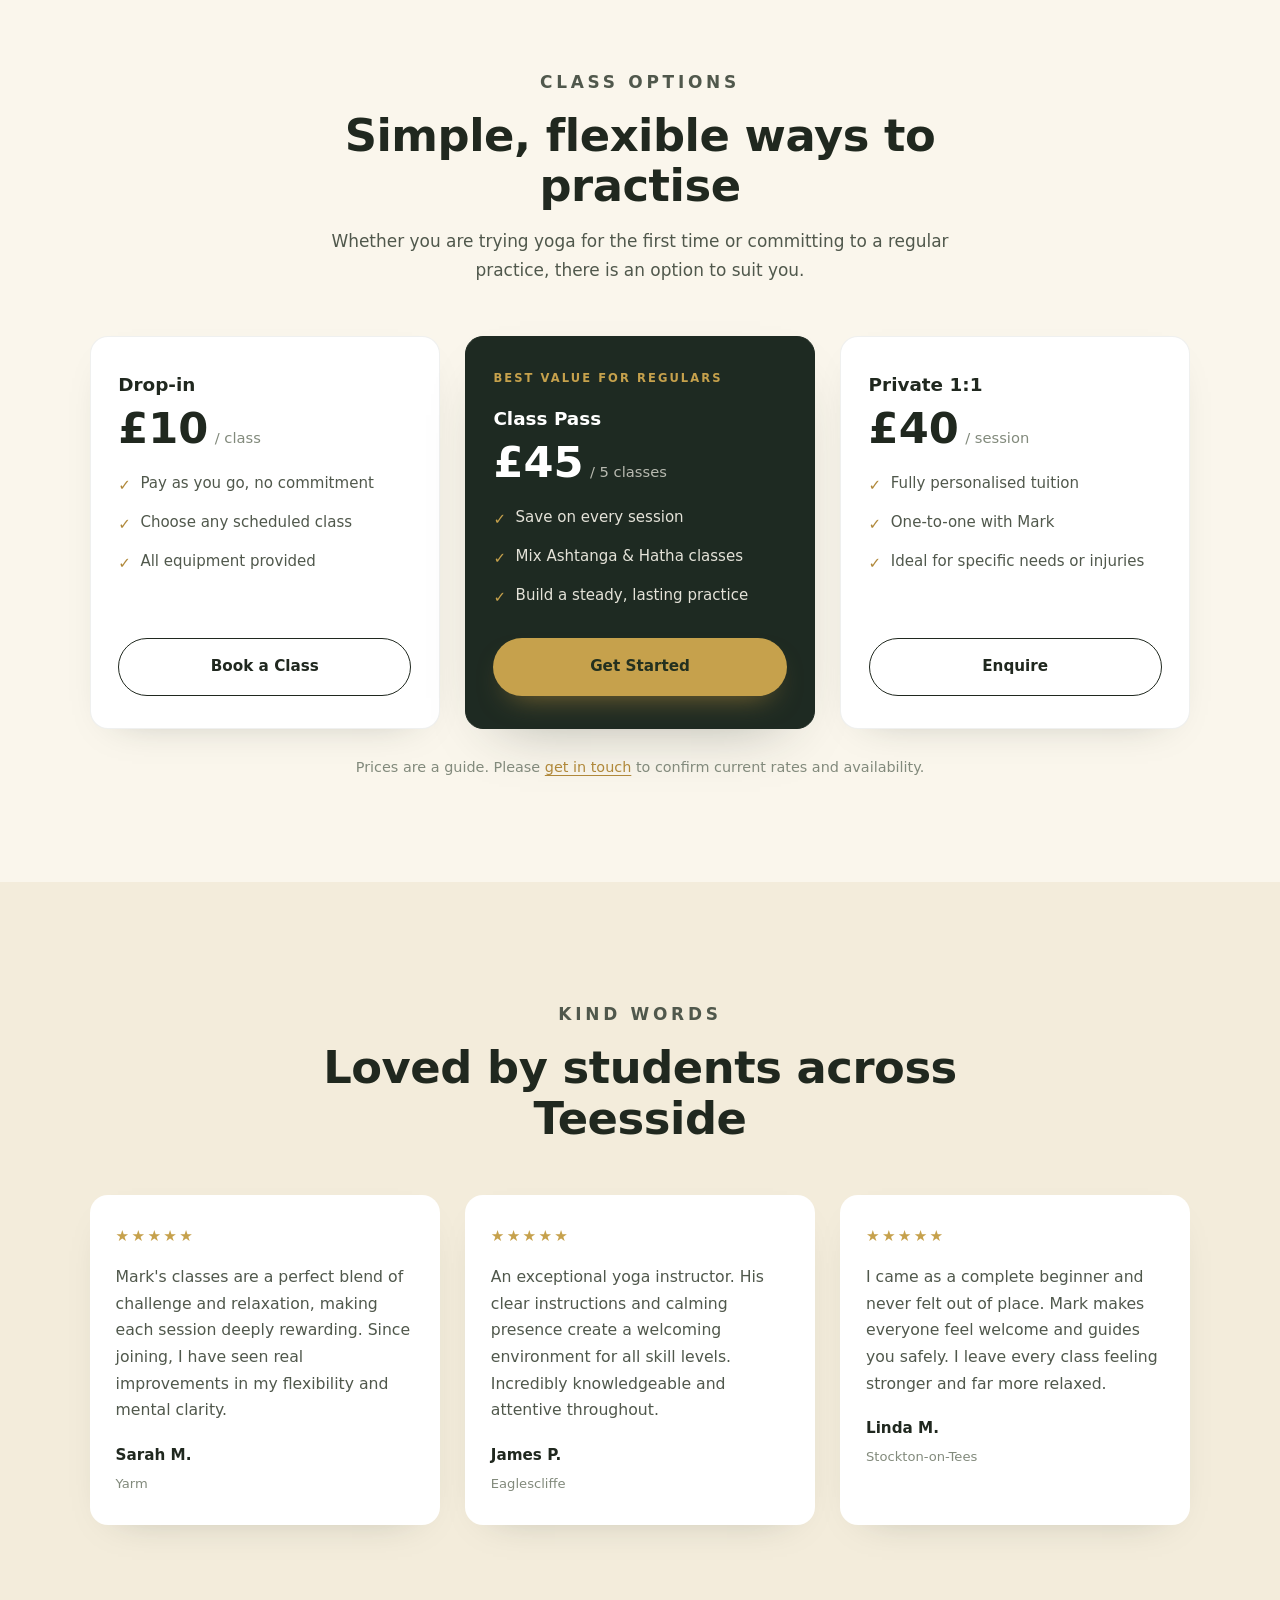
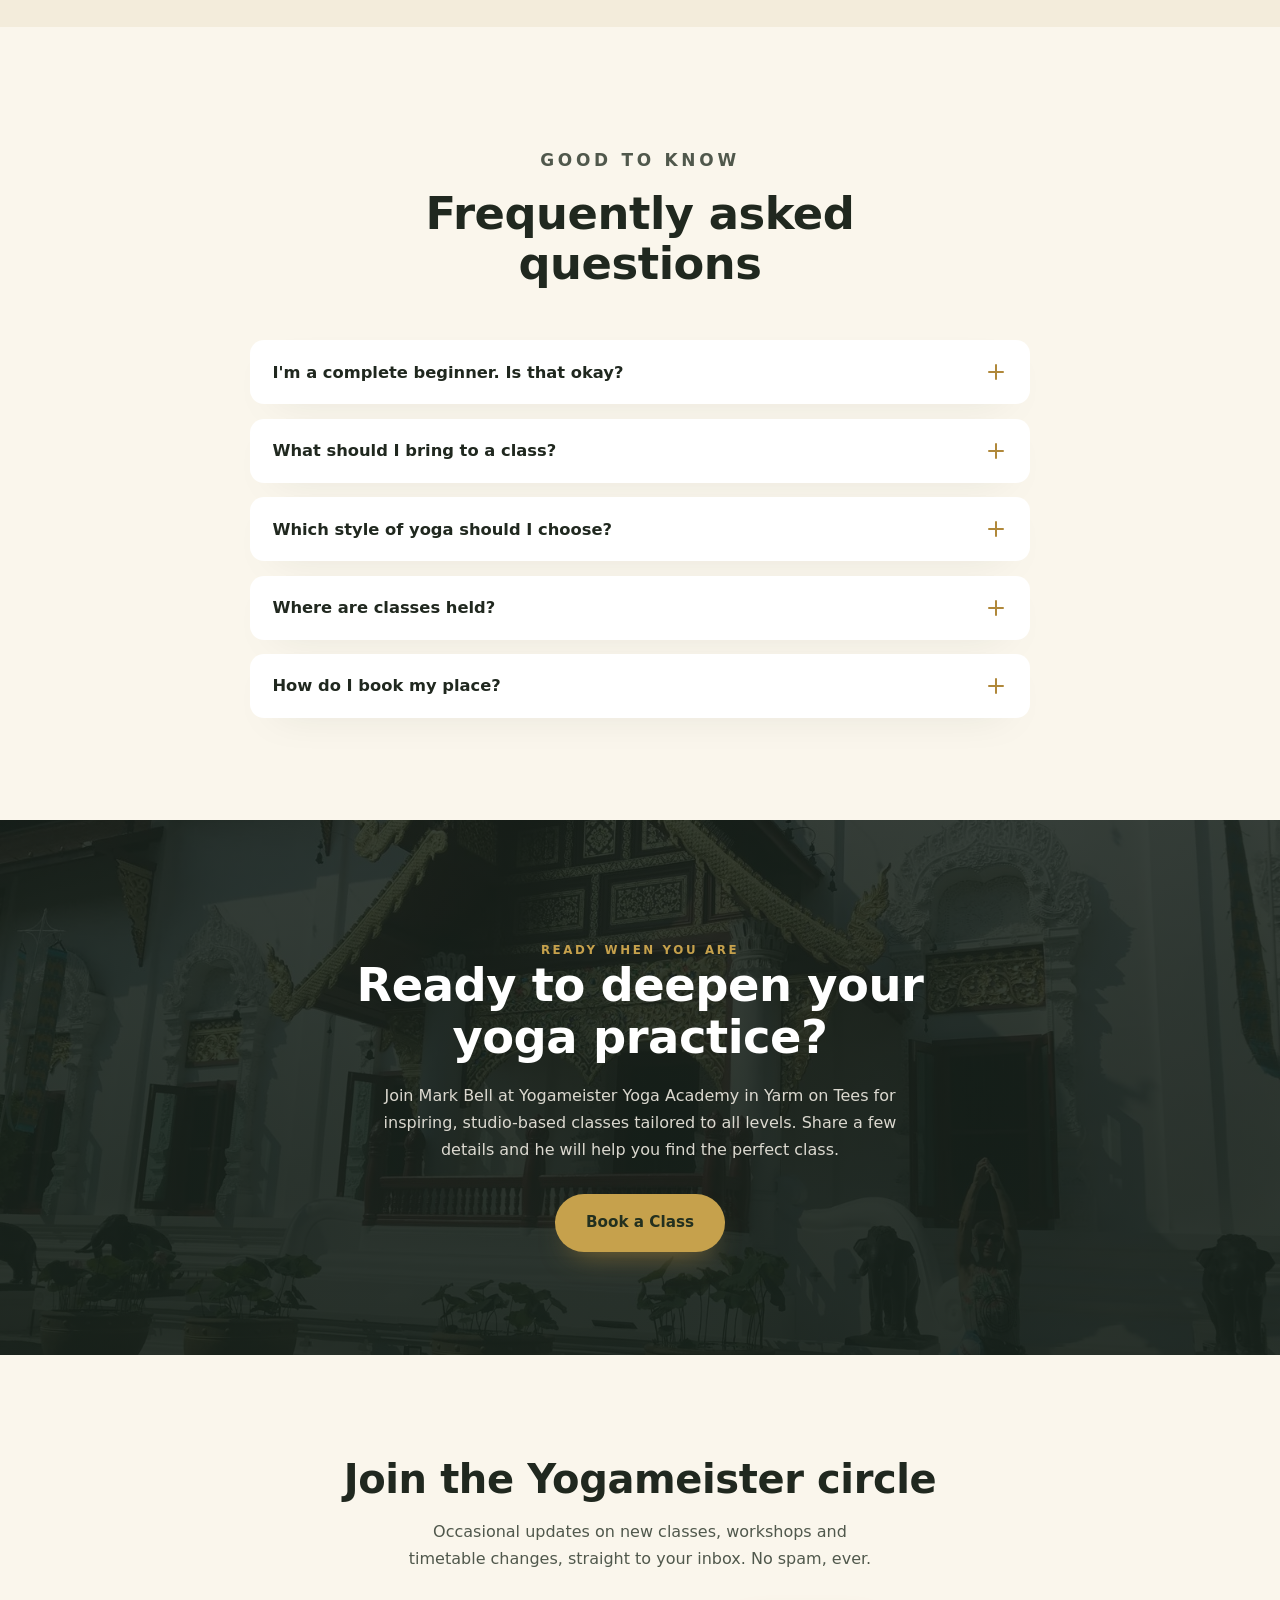
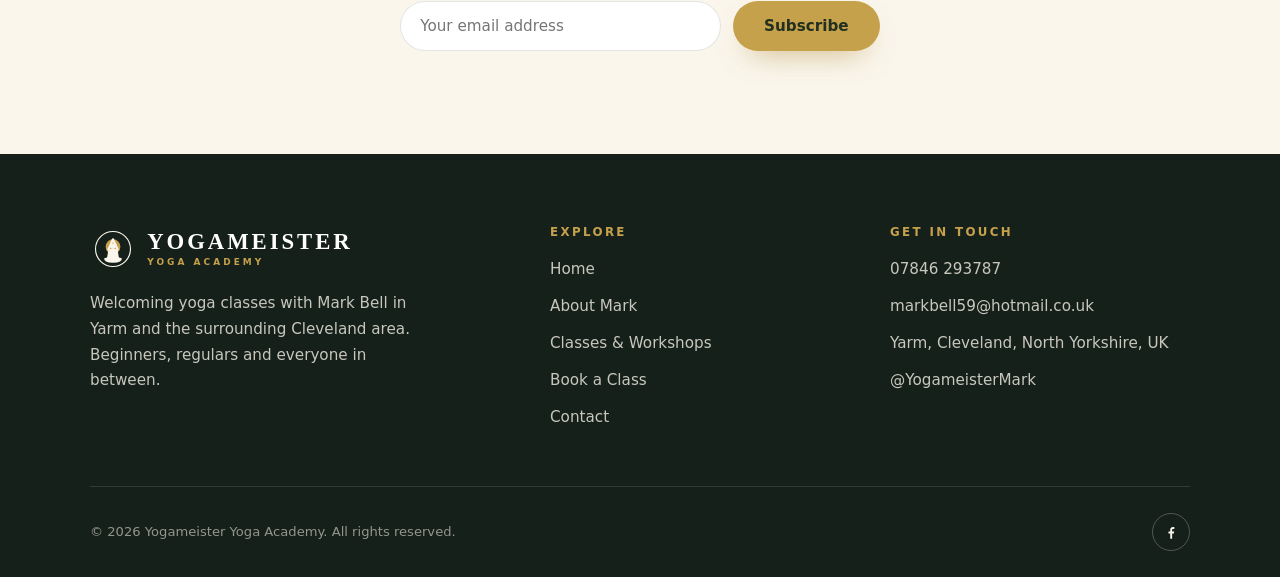
==== commit 4d1904c6: "Add files via upload" ====
--- a/index.html
+++ b/index.html
@@ -14,6 +14,131 @@
 <link rel="preconnect" href="https://fonts.gstatic.com" crossorigin>
 <link href="https://fonts.googleapis.com/css2?family=Cormorant+Garamond:wght@500;600;700&family=Inter:wght@400;500;600;700&family=Poppins:wght@500;600;700&display=swap" rel="stylesheet">
 <link rel="stylesheet" href="assets/css/styles.css">
+<script type="application/ld+json">
+[
+  {
+    "@context": "https://schema.org",
+    "@type": "YogaStudio",
+    "@id": "https://yogameister.pages.dev/#business",
+    "name": "Yogameister Yoga Academy",
+    "alternateName": "Yogameister",
+    "description": "Welcoming, studio-based yoga classes with Mark Bell in Yarm on Tees. Ashtanga, Hatha, breathwork and relaxation for all levels.",
+    "url": "https://yogameister.pages.dev",
+    "telephone": "+447846293787",
+    "email": "markbell59@hotmail.co.uk",
+    "image": "https://yogameister.pages.dev/assets/img/logo.jpg",
+    "logo": "https://yogameister.pages.dev/assets/img/logo.jpg",
+    "sameAs": [
+      "https://www.facebook.com/YogameisterMark/"
+    ],
+    "address": {
+      "@type": "PostalAddress",
+      "streetAddress": "Yarm Martial Arts Academy, West Street",
+      "addressLocality": "Yarm on Tees",
+      "addressRegion": "Stockton-on-Tees",
+      "postalCode": "TS15 9DS",
+      "addressCountry": "GB"
+    },
+    "geo": {
+      "@type": "GeoCoordinates",
+      "latitude": 54.5060,
+      "longitude": -1.3540
+    },
+    "founder": {
+      "@type": "Person",
+      "@id": "https://yogameister.pages.dev/#mark-bell",
+      "name": "Mark Bell",
+      "jobTitle": "Yoga Instructor"
+    },
+    "areaServed": [
+      { "@type": "City", "name": "Yarm" },
+      { "@type": "City", "name": "Eaglescliffe" },
+      { "@type": "City", "name": "Stockton-on-Tees" },
+      { "@type": "City", "name": "Middlesbrough" }
+    ],
+    "priceRange": "£10 - £45",
+    "currenciesAccepted": "GBP",
+    "openingHoursSpecification": [
+      { "@type": "OpeningHoursSpecification", "dayOfWeek": "Monday", "opens": "09:30", "closes": "10:30" },
+      { "@type": "OpeningHoursSpecification", "dayOfWeek": "Tuesday", "opens": "18:30", "closes": "19:30" },
+      { "@type": "OpeningHoursSpecification", "dayOfWeek": "Thursday", "opens": "10:00", "closes": "11:00" },
+      { "@type": "OpeningHoursSpecification", "dayOfWeek": "Saturday", "opens": "09:00", "closes": "10:00" }
+    ],
+    "hasOfferCatalog": {
+      "@type": "OfferCatalog",
+      "name": "Yoga Classes",
+      "itemListElement": [
+        { "@type": "Offer", "name": "Drop-in Class", "price": "10", "priceCurrency": "GBP" },
+        { "@type": "Offer", "name": "Class Pass (5 sessions)", "price": "45", "priceCurrency": "GBP" },
+        { "@type": "Offer", "name": "Private 1:1 Session", "price": "40", "priceCurrency": "GBP" }
+      ]
+    },
+    "aggregateRating": {
+      "@type": "AggregateRating",
+      "ratingValue": "5",
+      "reviewCount": "3",
+      "bestRating": "5"
+    },
+    "review": [
+      {
+        "@type": "Review",
+        "reviewRating": { "@type": "Rating", "ratingValue": "5", "bestRating": "5" },
+        "author": { "@type": "Person", "name": "Sarah M." },
+        "reviewBody": "Mark creates the most welcoming atmosphere. Every session leaves me feeling stronger and calmer."
+      },
+      {
+        "@type": "Review",
+        "reviewRating": { "@type": "Rating", "ratingValue": "5", "bestRating": "5" },
+        "author": { "@type": "Person", "name": "James P." },
+        "reviewBody": "I started yoga at 52 with zero experience. Mark made me feel comfortable from day one."
+      },
+      {
+        "@type": "Review",
+        "reviewRating": { "@type": "Rating", "ratingValue": "5", "bestRating": "5" },
+        "author": { "@type": "Person", "name": "Linda M." },
+        "reviewBody": "The breathwork sessions have been life-changing. I sleep better, feel less anxious and look forward to every class."
+      }
+    ]
+  },
+  {
+    "@context": "https://schema.org",
+    "@type": "WebSite",
+    "name": "Yogameister Yoga Academy",
+    "url": "https://yogameister.pages.dev"
+  },
+  {
+    "@context": "https://schema.org",
+    "@type": "FAQPage",
+    "mainEntity": [
+      {
+        "@type": "Question",
+        "name": "Do I need experience to attend a yoga class at Yogameister?",
+        "acceptedAnswer": { "@type": "Answer", "text": "Not at all. Mark teaches all levels, from complete beginners to experienced practitioners. Every session includes clear guidance and individual support." }
+      },
+      {
+        "@type": "Question",
+        "name": "What should I bring to a yoga class?",
+        "acceptedAnswer": { "@type": "Answer", "text": "Just comfortable clothing and a bottle of water. Mats and all equipment are provided, though you are welcome to bring your own mat if you prefer." }
+      },
+      {
+        "@type": "Question",
+        "name": "Which style of yoga should I choose?",
+        "acceptedAnswer": { "@type": "Answer", "text": "If you are new or easing stiffness, Hatha is a gentle place to start. If you want something more dynamic, try Ashtanga. Not sure? Mark will happily point you to the right class." }
+      },
+      {
+        "@type": "Question",
+        "name": "Where are Yogameister yoga classes held?",
+        "acceptedAnswer": { "@type": "Answer", "text": "Classes are held at Yarm Martial Arts Academy, West Street, Yarm on Tees, TS15 9DS." }
+      },
+      {
+        "@type": "Question",
+        "name": "How do I book a yoga class at Yogameister?",
+        "acceptedAnswer": { "@type": "Answer", "text": "Send a message through the contact form, call or WhatsApp Mark on 07846 293787, or message him on Facebook. He will confirm your spot and answer any questions." }
+      }
+    ]
+  }
+]
+</script>
 </head>
 <body>
 <a class="skip-link" href="#main">Skip to content</a>
@@ -57,10 +182,7 @@
   <!-- HERO (video) -->
   <section class="hero hero--home">
     <div class="hero__media">
-      <video autoplay muted loop playsinline poster="assets/img/mark-temple-exterior.webp">
-        <source src="assets/video/hero.mp4" type="video/mp4">
-        <img src="assets/img/mark-temple-exterior.webp" alt="">
-      </video>
+      <img src="assets/img/hero.gif" alt="">
     </div>
     <div class="hero__overlay"></div>
     <div class="container hero__inner">
@@ -106,7 +228,7 @@
     <div class="container">
       <div class="split split--reverse">
         <div class="split__media split__media--frame reveal">
-          <img src="assets/img/mark-portrait.webp" alt="Mark Bell raising a hand before a row of golden Buddha statues">
+          <img src="assets/img/more-than-a-class.webp" alt="Yoga practitioner in eagle arms pose on a wooden deck surrounded by greenery">
         </div>
         <div class="split__body reveal" data-delay="1">
           <p class="eyebrow">Why Yogameister</p>
@@ -196,7 +318,7 @@
     <div class="container">
       <div class="split">
         <div class="split__media split__media--frame reveal">
-          <img src="assets/img/mark-prayer-temple.webp" alt="Mark Bell in a balancing prayer pose inside a temple">
+          <img src="assets/img/haven.webp" alt="Yoga class with students raising hands in prayer position">
         </div>
         <div class="split__body reveal" data-delay="1">
           <p class="eyebrow">Our vision &amp; journey</p>
@@ -318,7 +440,7 @@
         </div>
         <div class="faq__item">
           <button class="faq__q" aria-expanded="false">Where are classes held?<span class="faq__icon" aria-hidden="true"></span></button>
-          <div class="faq__a"><p>Classes are studio-based in Yarm on Tees, serving Yarm and the surrounding Cleveland area. Get in touch for the exact venue and directions.</p></div>
+          <div class="faq__a"><p>Classes are held at Yarm Martial Arts Academy, West Street, Yarm on Tees, TS15 9DS. Get in touch for parking info and directions.</p></div>
         </div>
         <div class="faq__item">
           <button class="faq__q" aria-expanded="false">How do I book my place?<span class="faq__icon" aria-hidden="true"></span></button>
@@ -390,13 +512,13 @@
           <li><a href="tel:+447846293787">07846 293787</a></li>
           <li><a href="mailto:markbell59@hotmail.co.uk">markbell59@hotmail.co.uk</a></li>
           <li>Yarm, Cleveland, North Yorkshire, UK</li>
-          <li><a href="https://www.facebook.com/YogameisterMark" target="_blank" rel="noopener">@YogameisterMark</a></li>
+          <li><a href="https://www.facebook.com/YogameisterMark/" target="_blank" rel="noopener">@YogameisterMark</a></li>
         </ul>
       </div>
     </div>
     <div class="footer-bottom">
       <small>&copy; <span data-year>2026</span> Yogameister Yoga Academy. All rights reserved.</small>
-      <a class="footer-social" href="https://www.facebook.com/YogameisterMark" target="_blank" rel="noopener" aria-label="Facebook">
+      <a class="footer-social" href="https://www.facebook.com/YogameisterMark/" target="_blank" rel="noopener" aria-label="Facebook">
         <svg viewBox="0 0 24 24" width="18" height="18" fill="currentColor" aria-hidden="true"><path d="M13.5 21v-7h2.4l.4-2.8h-2.8V9.4c0-.8.2-1.4 1.4-1.4h1.5V5.5C16.5 5.4 15.6 5.3 14.6 5.3c-2.1 0-3.6 1.3-3.6 3.7v2.2H8.6V14H11v7h2.5Z"/></svg>
       </a>
     </div>
--- a/assets/css/styles.css
+++ b/assets/css/styles.css
@@ -0,0 +1,535 @@
+/* ==========================================================================
+   Yogameister Yoga Academy
+   Design system + components
+   ========================================================================== */
+
+:root{
+  /* Palette */
+  --cream:      #FAF6EC;
+  --cream-2:    #F3ECDB;
+  --paper:      #FFFFFF;
+  --forest:     #1E2A22;
+  --forest-2:   #16201A;
+  --ink:        #20281F;
+  --text:       #50584C;
+  --muted:      #828A7C;
+  --gold:       #C6A14C;
+  --gold-2:     #B0883A;
+  --gold-soft:  #EBDFC2;
+  --line:       rgba(30,42,34,.12);
+  --line-soft:  rgba(30,42,34,.07);
+
+  /* Type */
+  --serif: "Cormorant Garamond", Georgia, serif;
+  --display: "Poppins", "Segoe UI", system-ui, sans-serif;
+  --body: "Inter", "Segoe UI", system-ui, sans-serif;
+
+  /* Layout */
+  --container: 1180px;
+  --radius: 18px;
+  --radius-lg: 28px;
+  --pad-section: clamp(4rem, 8vw, 7rem);
+  --shadow-card: 0 24px 60px -34px rgba(30,42,34,.4);
+  --shadow-soft: 0 14px 40px -28px rgba(30,42,34,.35);
+}
+
+/* ---------- Reset / base ---------- */
+*,*::before,*::after{ box-sizing:border-box; }
+html{ scroll-behavior:smooth; -webkit-text-size-adjust:100%; }
+body{
+  margin:0;
+  font-family:var(--body);
+  color:var(--text);
+  background:var(--cream);
+  line-height:1.7;
+  font-size:1rem;
+  -webkit-font-smoothing:antialiased;
+  text-rendering:optimizeLegibility;
+}
+img,video{ max-width:100%; display:block; }
+a{ color:inherit; text-decoration:none; }
+button{ font-family:inherit; cursor:pointer; }
+h1,h2,h3,h4{ margin:0; color:var(--ink); font-family:var(--display); font-weight:700; line-height:1.12; letter-spacing:-.01em; }
+p{ margin:0; }
+ul{ margin:0; padding:0; list-style:none; }
+
+/* ---------- Layout helpers ---------- */
+.container{ width:100%; max-width:var(--container); margin-inline:auto; padding-inline:clamp(1.25rem,4vw,2.5rem); }
+.section{ padding-block:var(--pad-section); }
+.section--tight{ padding-block:clamp(3rem,6vw,4.5rem); }
+.bg-cream2{ background:var(--cream-2); }
+.bg-paper{ background:var(--paper); }
+.center{ text-align:center; }
+
+/* ---------- Eyebrow + section heads ---------- */
+.eyebrow{
+  font-family:var(--body);
+  font-weight:600;
+  font-size:.74rem;
+  letter-spacing:.22em;
+  text-transform:uppercase;
+  color:var(--gold-2);
+  margin:0 0 .9rem;
+}
+.section-head{ max-width:640px; margin-inline:auto; margin-bottom:clamp(2.2rem,4vw,3.2rem); }
+.section-head h2{ font-size:clamp(1.85rem,3.6vw,2.8rem); }
+.section-head p{ margin-top:1rem; color:var(--text); font-size:1.06rem; }
+.center .eyebrow{ margin-inline:auto; }
+
+/* ---------- Buttons ---------- */
+.btn{
+  display:inline-flex; align-items:center; justify-content:center; gap:.55rem;
+  font-family:var(--display); font-weight:600; font-size:.95rem;
+  padding:.95rem 1.9rem; border-radius:999px; border:1.6px solid transparent;
+  transition:transform .25s ease, background .25s ease, box-shadow .25s ease, color .25s ease;
+  white-space:nowrap;
+}
+.btn:active{ transform:translateY(1px); }
+.btn--gold{ background:var(--gold); color:#23301F; box-shadow:0 14px 30px -16px rgba(176,136,58,.8); }
+.btn--gold:hover{ background:var(--gold-2); color:#fff; transform:translateY(-2px); }
+.btn--ghost{ border-color:var(--ink); color:var(--ink); background:transparent; }
+.btn--ghost:hover{ background:var(--ink); color:var(--cream); transform:translateY(-2px); }
+.btn--light{ border-color:rgba(250,246,236,.6); color:var(--cream); background:transparent; }
+.btn--light:hover{ background:var(--cream); color:var(--ink); transform:translateY(-2px); }
+.btn--block{ width:100%; }
+
+/* ==========================================================================
+   Header / Nav
+   ========================================================================== */
+.site-header{
+  position:sticky; top:0; z-index:60;
+  background:rgba(250,246,236,.86);
+  backdrop-filter:saturate(120%) blur(10px);
+  border-bottom:1px solid transparent;
+  transition:border-color .3s ease, box-shadow .3s ease, background .3s ease;
+}
+.site-header.is-scrolled{ border-bottom-color:var(--line); box-shadow:0 10px 30px -26px rgba(30,42,34,.5); }
+.nav{ display:flex; align-items:center; gap:2rem; height:78px; }
+.nav__links{ display:flex; align-items:center; gap:1.9rem; margin-left:auto; }
+.nav__link{
+  font-family:var(--display); font-weight:500; font-size:.95rem; color:var(--ink);
+  position:relative; padding:.4rem 0; transition:color .2s ease;
+}
+.nav__link::after{
+  content:""; position:absolute; left:0; right:0; bottom:-2px; height:2px;
+  background:var(--gold); transform:scaleX(0); transform-origin:left; transition:transform .25s ease;
+}
+.nav__link:hover{ color:var(--gold-2); }
+.nav__link:hover::after,
+.nav__link[aria-current="page"]::after{ transform:scaleX(1); }
+.nav__link[aria-current="page"]{ color:var(--ink); }
+.nav__cta{ margin-left:.4rem; }
+.nav__toggle{
+  display:none; margin-left:auto; width:46px; height:46px; border:1px solid var(--line);
+  border-radius:12px; background:var(--paper); align-items:center; justify-content:center;
+}
+.nav__toggle span, .nav__toggle span::before, .nav__toggle span::after{
+  content:""; display:block; width:20px; height:2px; background:var(--ink); border-radius:2px;
+  transition:transform .3s ease, opacity .3s ease; position:relative;
+}
+.nav__toggle span::before{ position:absolute; top:-6px; }
+.nav__toggle span::after{ position:absolute; top:6px; }
+body.nav-open .nav__toggle span{ background:transparent; }
+body.nav-open .nav__toggle span::before{ transform:translateY(6px) rotate(45deg); }
+body.nav-open .nav__toggle span::after{ transform:translateY(-6px) rotate(-45deg); }
+
+/* Brand lockup */
+.brand{ display:flex; align-items:center; gap:.7rem; }
+.brand .emblem{ width:46px; height:46px; flex:none; color:var(--forest); }
+.brand .emblem .gold{ fill:var(--gold); }
+.wordmark{ display:flex; flex-direction:column; line-height:1; }
+.wordmark__name{
+  font-family:var(--serif); font-weight:600; font-size:1.42rem; letter-spacing:.13em;
+  color:var(--ink);
+}
+.wordmark__sub{
+  font-family:var(--body); font-weight:600; font-size:.56rem; letter-spacing:.34em;
+  text-transform:uppercase; color:var(--gold-2); margin-top:.28rem;
+}
+
+/* Mobile menu panel */
+.mobile-menu{
+  display:none; position:fixed; inset:78px 0 auto 0; z-index:55;
+  background:var(--cream); border-bottom:1px solid var(--line);
+  box-shadow:0 30px 50px -30px rgba(30,42,34,.5);
+  padding:1.2rem clamp(1.25rem,4vw,2.5rem) 1.8rem;
+}
+body.nav-open .mobile-menu{ display:block; animation:menuDrop .3s ease; }
+.mobile-menu a{
+  display:block; font-family:var(--display); font-weight:500; font-size:1.1rem; color:var(--ink);
+  padding:.85rem .25rem; border-bottom:1px solid var(--line-soft);
+}
+.mobile-menu a[aria-current="page"]{ color:var(--gold-2); }
+.mobile-menu .btn{ margin-top:1.2rem; }
+@keyframes menuDrop{ from{ opacity:0; transform:translateY(-10px);} to{ opacity:1; transform:none;} }
+
+/* ==========================================================================
+   Hero (video)
+   ========================================================================== */
+.hero{ position:relative; isolation:isolate; overflow:hidden; }
+.hero__media{ position:absolute; inset:0; z-index:-2; }
+.hero__media video, .hero__media img{
+  width:100%; height:100%; object-fit:cover; object-position:center 40%;
+}
+.hero__overlay{
+  position:absolute; inset:0; z-index:-1;
+  background:
+    linear-gradient(180deg, rgba(22,32,26,.62) 0%, rgba(22,32,26,.5) 45%, rgba(22,32,26,.78) 100%);
+}
+.hero__inner{ position:relative; color:var(--cream); text-align:center; }
+.hero--home .hero__inner{ padding-block:clamp(6rem,15vh,10rem); }
+.hero--page .hero__inner{ padding-block:clamp(4.5rem,11vh,7rem); }
+.hero .eyebrow{ color:var(--gold); }
+.hero h1{
+  color:#fff; font-size:clamp(2.5rem,6.2vw,4.4rem); line-height:1.04;
+  text-shadow:0 2px 30px rgba(0,0,0,.3); max-width:14ch; margin-inline:auto;
+}
+.hero--page h1{ font-size:clamp(2.2rem,5.2vw,3.6rem); max-width:18ch; }
+.hero__lead{
+  margin:1.4rem auto 0; max-width:54ch; font-size:clamp(1rem,1.6vw,1.18rem);
+  color:rgba(250,246,236,.92);
+}
+.hero__actions{ margin-top:2.1rem; display:flex; gap:1rem; justify-content:center; flex-wrap:wrap; }
+
+/* Gold ticker strip under home hero */
+.ticker{ background:var(--forest-2); color:var(--gold); }
+.ticker__row{
+  display:flex; align-items:center; justify-content:center; gap:1.4rem; flex-wrap:wrap;
+  padding:1.05rem 1rem; font-family:var(--display); font-weight:500; font-size:.82rem;
+  letter-spacing:.2em; text-transform:uppercase;
+}
+.ticker__row span.dot{ width:5px; height:5px; border-radius:50%; background:var(--gold); opacity:.7; }
+
+/* ==========================================================================
+   Split (image + text)
+   ========================================================================== */
+.split{ display:grid; grid-template-columns:1fr 1fr; gap:clamp(2rem,5vw,4.5rem); align-items:center; }
+.split--reverse .split__media{ order:2; }
+.split__media{ position:relative; }
+.split__media img{ border-radius:var(--radius-lg); box-shadow:var(--shadow-card); width:100%; }
+.split__media--frame::after{
+  content:""; position:absolute; inset:18px -18px -18px 18px; border:1.5px solid var(--gold);
+  border-radius:var(--radius-lg); z-index:-1;
+}
+.split__body h2{ font-size:clamp(1.8rem,3.4vw,2.6rem); }
+.split__body p{ margin-top:1.1rem; color:var(--text); }
+.split__body .btn{ margin-top:1.8rem; }
+
+/* Checklist */
+.checklist{ margin-top:1.6rem; display:grid; gap:.9rem; }
+.checklist li{ display:flex; align-items:flex-start; gap:.8rem; color:var(--ink); font-weight:500; }
+.checklist .tick{
+  flex:none; width:26px; height:26px; border-radius:50%; background:var(--forest); color:var(--gold);
+  display:grid; place-items:center; font-size:.8rem; margin-top:1px;
+}
+
+/* Numbered reasons list */
+.reasons{ display:grid; gap:1.4rem; margin-top:1.6rem; }
+.reasons li{ display:flex; gap:1.1rem; }
+.reasons .num{
+  font-family:var(--display); font-weight:700; color:var(--gold); font-size:.95rem;
+  border:1.5px solid var(--gold-soft); border-radius:10px; width:40px; height:40px;
+  display:grid; place-items:center; flex:none;
+}
+.reasons h4{ font-size:1.02rem; }
+.reasons p{ margin-top:.25rem; font-size:.96rem; }
+
+/* ==========================================================================
+   Cards
+   ========================================================================== */
+.grid-3{ display:grid; grid-template-columns:repeat(3,1fr); gap:1.6rem; }
+.grid-2{ display:grid; grid-template-columns:repeat(2,1fr); gap:1.6rem; }
+
+.card{
+  background:var(--paper); border-radius:var(--radius); box-shadow:var(--shadow-soft);
+  overflow:hidden; transition:transform .3s ease, box-shadow .3s ease;
+}
+.card:hover{ transform:translateY(-6px); box-shadow:var(--shadow-card); }
+
+.class-card .class-card__img{ aspect-ratio:16/11; overflow:hidden; }
+.class-card .class-card__img img{ width:100%; height:100%; object-fit:cover; transition:transform .6s ease; }
+.class-card:hover .class-card__img img{ transform:scale(1.06); }
+.class-card__body{ padding:1.6rem 1.5rem 1.8rem; }
+.class-card__body h3{ font-size:1.2rem; }
+.class-card__body p{ margin-top:.7rem; color:var(--text); font-size:.96rem; }
+
+/* Feature card (icon) */
+.feature-card{ background:var(--paper); border-radius:var(--radius); padding:1.7rem 1.5rem; box-shadow:var(--shadow-soft); transition:transform .3s ease, box-shadow .3s ease; }
+.feature-card:hover{ transform:translateY(-5px); box-shadow:var(--shadow-card); }
+.feature-card .chip{
+  width:48px; height:48px; border-radius:14px; background:var(--gold-soft); color:var(--gold-2);
+  display:grid; place-items:center; margin-bottom:1.1rem;
+}
+.feature-card .chip svg{ width:22px; height:22px; }
+.feature-card h3{ font-size:1.1rem; }
+.feature-card p{ margin-top:.55rem; font-size:.95rem; color:var(--text); }
+
+/* ==========================================================================
+   Timetable
+   ========================================================================== */
+.timetable{ max-width:860px; margin-inline:auto; background:var(--paper); border-radius:var(--radius); box-shadow:var(--shadow-soft); overflow:hidden; }
+.timetable__row{
+  display:grid; grid-template-columns:1fr 2fr auto; gap:1rem; align-items:center;
+  padding:1.15rem clamp(1.2rem,3vw,2rem); border-bottom:1px solid var(--line-soft);
+}
+.timetable__row:last-child{ border-bottom:0; }
+.timetable__row:nth-child(odd){ background:rgba(243,236,219,.4); }
+.timetable__day{ font-family:var(--display); font-weight:600; color:var(--ink); }
+.timetable__class{ color:var(--text); }
+.timetable__time{ font-family:var(--display); font-weight:600; color:var(--gold-2); white-space:nowrap; }
+
+/* ==========================================================================
+   Steps (journey to the mat)
+   ========================================================================== */
+.steps{ display:grid; grid-template-columns:repeat(3,1fr); gap:1.6rem; position:relative; }
+.step{ text-align:center; padding:0 .5rem; }
+.step__num{
+  width:58px; height:58px; border-radius:50%; margin:0 auto 1.1rem;
+  display:grid; place-items:center; font-family:var(--display); font-weight:700; font-size:1.25rem;
+  color:var(--forest); background:var(--gold-soft); border:1.5px solid var(--gold);
+}
+.step h3{ font-size:1.12rem; }
+.step p{ margin-top:.5rem; color:var(--text); font-size:.95rem; }
+
+/* ==========================================================================
+   Stats band
+   ========================================================================== */
+.stats{ background:var(--forest); color:var(--cream); }
+.stats__grid{ display:grid; grid-template-columns:repeat(3,1fr); gap:1.5rem; text-align:center; padding-block:clamp(2.4rem,5vw,3.4rem); }
+.stats__num{ font-family:var(--display); font-weight:700; font-size:clamp(2.4rem,5vw,3.4rem); color:#fff; line-height:1; }
+.stats__label{ margin-top:.6rem; font-size:.78rem; letter-spacing:.18em; text-transform:uppercase; color:var(--gold); }
+.stats__divider{ width:1px; }
+
+/* ==========================================================================
+   Pricing
+   ========================================================================== */
+.pricing{ display:grid; grid-template-columns:repeat(3,1fr); gap:1.6rem; align-items:stretch; }
+.price{
+  background:var(--paper); border-radius:var(--radius); padding:2rem 1.7rem 2rem; box-shadow:var(--shadow-soft);
+  border:1.5px solid var(--line-soft); display:flex; flex-direction:column;
+}
+.price--feature{ background:var(--forest); color:var(--cream); border-color:var(--forest); transform:scale(1.03); box-shadow:var(--shadow-card); }
+.price__tag{ font-size:.72rem; letter-spacing:.18em; text-transform:uppercase; color:var(--gold); font-weight:700; margin-bottom:.9rem; }
+.price__name{ font-family:var(--display); font-weight:600; font-size:1.15rem; color:var(--ink); }
+.price--feature .price__name{ color:#fff; }
+.price__cost{ display:flex; align-items:baseline; gap:.4rem; margin:.4rem 0 1.3rem; }
+.price__cost .amount{ font-family:var(--display); font-weight:700; font-size:2.7rem; color:var(--ink); line-height:1; }
+.price--feature .price__cost .amount{ color:#fff; }
+.price__cost .per{ color:var(--muted); font-size:.92rem; }
+.price--feature .price__cost .per{ color:rgba(250,246,236,.7); }
+.price__list{ display:grid; gap:.7rem; margin-bottom:1.7rem; }
+.price__list li{ display:flex; gap:.6rem; align-items:flex-start; font-size:.94rem; color:var(--text); }
+.price--feature .price__list li{ color:rgba(250,246,236,.9); }
+.price__list .tick{ color:var(--gold-2); flex:none; margin-top:.15rem; }
+.price--feature .price__list .tick{ color:var(--gold); }
+.price .btn{ margin-top:auto; }
+.pricing__note{ text-align:center; margin-top:1.6rem; color:var(--muted); font-size:.9rem; }
+.pricing__note a{ color:var(--gold-2); text-decoration:underline; text-underline-offset:3px; }
+
+/* ==========================================================================
+   Testimonials
+   ========================================================================== */
+.quotes{ display:grid; grid-template-columns:repeat(3,1fr); gap:1.6rem; }
+.quote{ background:var(--paper); border-radius:var(--radius); padding:1.8rem 1.6rem; box-shadow:var(--shadow-soft); }
+.quote__stars{ color:var(--gold); letter-spacing:.15em; font-size:.95rem; margin-bottom:.9rem; }
+.quote__text{ color:var(--text); font-size:.98rem; }
+.quote__who{ margin-top:1.2rem; }
+.quote__who strong{ color:var(--ink); font-family:var(--display); font-weight:600; display:block; font-size:.95rem; }
+.quote__who span{ color:var(--muted); font-size:.82rem; }
+
+/* Big single testimonial (about) */
+.testimonial{ max-width:760px; margin-inline:auto; text-align:center; }
+.testimonial__mark{ font-family:var(--serif); font-size:4rem; color:var(--gold); line-height:.4; }
+.testimonial__text{ font-family:var(--display); font-weight:500; font-size:clamp(1.15rem,2.4vw,1.5rem); color:var(--ink); line-height:1.5; margin-top:1rem; }
+.testimonial__stars{ color:var(--gold); letter-spacing:.2em; margin-top:1.4rem; }
+.testimonial__who{ margin-top:.8rem; }
+.testimonial__who strong{ display:block; font-family:var(--display); font-weight:600; color:var(--ink); }
+.testimonial__who span{ color:var(--muted); font-size:.85rem; }
+
+/* ==========================================================================
+   FAQ accordion
+   ========================================================================== */
+.faq{ max-width:780px; margin-inline:auto; display:grid; gap:.9rem; }
+.faq__item{ background:var(--paper); border-radius:14px; box-shadow:var(--shadow-soft); overflow:hidden; }
+.faq__q{
+  width:100%; text-align:left; background:none; border:0; padding:1.25rem 1.4rem;
+  display:flex; align-items:center; justify-content:space-between; gap:1rem;
+  font-family:var(--display); font-weight:600; font-size:1.02rem; color:var(--ink);
+}
+.faq__icon{ flex:none; width:24px; height:24px; position:relative; transition:transform .3s ease; }
+.faq__icon::before,.faq__icon::after{ content:""; position:absolute; background:var(--gold-2); border-radius:2px; }
+.faq__icon::before{ top:11px; left:4px; right:4px; height:2px; }
+.faq__icon::after{ left:11px; top:4px; bottom:4px; width:2px; transition:transform .3s ease; }
+.faq__item.is-open .faq__icon::after{ transform:rotate(90deg); opacity:0; }
+.faq__a{ padding:0 1.4rem; max-height:0; overflow:hidden; transition:max-height .35s ease, padding .35s ease; }
+.faq__a p{ color:var(--text); padding-bottom:1.3rem; }
+.faq__item.is-open .faq__a{ max-height:320px; }
+
+/* ==========================================================================
+   Dark CTA band
+   ========================================================================== */
+.cta-band{ position:relative; isolation:isolate; overflow:hidden; color:var(--cream); text-align:center; }
+.cta-band__bg{ position:absolute; inset:0; z-index:-2; }
+.cta-band__bg img{ width:100%; height:100%; object-fit:cover; }
+.cta-band::after{ content:""; position:absolute; inset:0; z-index:-1; background:linear-gradient(180deg, rgba(22,32,26,.86), rgba(22,32,26,.92)); }
+.cta-band .eyebrow{ color:var(--gold); }
+.cta-band h2{ color:#fff; font-size:clamp(1.9rem,4vw,2.9rem); max-width:18ch; margin-inline:auto; }
+.cta-band p{ margin:1.1rem auto 0; max-width:54ch; color:rgba(250,246,236,.86); }
+.cta-band .btn{ margin-top:1.9rem; }
+
+/* ==========================================================================
+   Newsletter
+   ========================================================================== */
+.newsletter{ text-align:center; }
+.newsletter h2{ font-size:clamp(1.7rem,3.4vw,2.5rem); }
+.newsletter p{ margin:1rem auto 0; max-width:46ch; color:var(--text); }
+.newsletter__form{ margin:1.8rem auto 0; max-width:480px; display:flex; gap:.7rem; }
+.newsletter__form input{
+  flex:1; padding:.95rem 1.2rem; border-radius:999px; border:1.5px solid var(--line);
+  background:var(--paper); font-family:var(--body); font-size:.95rem; color:var(--ink);
+}
+.newsletter__form input:focus{ outline:2px solid var(--gold); outline-offset:1px; border-color:var(--gold); }
+
+/* ==========================================================================
+   Contact
+   ========================================================================== */
+.contact-grid{ display:grid; grid-template-columns:1fr 1.05fr; gap:clamp(2rem,5vw,4rem); align-items:start; }
+.contact-info h2{ font-size:clamp(1.9rem,3.6vw,2.6rem); }
+.contact-info > p{ margin-top:1rem; color:var(--text); max-width:42ch; }
+.contact-list{ margin-top:2rem; display:grid; gap:1.4rem; }
+.contact-list li{ display:flex; gap:1rem; align-items:flex-start; }
+.contact-list .ic{
+  flex:none; width:48px; height:48px; border-radius:14px; background:var(--gold-soft); color:var(--gold-2);
+  display:grid; place-items:center;
+}
+.contact-list .ic svg{ width:21px; height:21px; }
+.contact-list .lbl{ font-size:.72rem; letter-spacing:.16em; text-transform:uppercase; color:var(--muted); font-weight:600; }
+.contact-list .val{ color:var(--ink); font-weight:500; font-size:1.02rem; margin-top:.2rem; }
+.contact-list a.val:hover{ color:var(--gold-2); }
+
+.form-card{ background:var(--paper); border-radius:var(--radius-lg); padding:clamp(1.8rem,3vw,2.6rem); box-shadow:var(--shadow-card); }
+.form-card h3{ font-size:1.4rem; }
+.form-card > p{ color:var(--muted); margin-top:.4rem; font-size:.95rem; }
+.field{ margin-top:1.3rem; }
+.field label{ display:block; font-size:.72rem; letter-spacing:.14em; text-transform:uppercase; color:var(--muted); font-weight:600; margin-bottom:.5rem; }
+.field input, .field textarea{
+  width:100%; padding:.95rem 1.1rem; border-radius:12px; border:1.5px solid var(--line);
+  background:var(--cream); font-family:var(--body); font-size:.98rem; color:var(--ink); resize:vertical;
+}
+.field input:focus, .field textarea:focus{ outline:2px solid var(--gold); outline-offset:1px; border-color:var(--gold); background:#fff; }
+.form-card .btn{ margin-top:1.6rem; }
+.form-note{ margin-top:1rem; font-size:.82rem; color:var(--muted); text-align:center; }
+.hp{ position:absolute; left:-9999px; width:1px; height:1px; overflow:hidden; }
+
+/* ==========================================================================
+   Footer
+   ========================================================================== */
+.site-footer{ background:var(--forest-2); color:rgba(250,246,236,.78); padding-top:clamp(3.2rem,6vw,4.5rem); }
+.footer-grid{ display:grid; grid-template-columns:1.4fr 1fr 1fr; gap:2.5rem; }
+.site-footer .brand .emblem{ color:var(--cream); }
+.site-footer .brand .wordmark__name{ color:#fff; }
+.site-footer .brand .wordmark__sub{ color:var(--gold); }
+.footer-about{ margin-top:1.2rem; max-width:34ch; font-size:.95rem; line-height:1.7; }
+.footer-col h4{ font-family:var(--body); font-weight:600; font-size:.74rem; letter-spacing:.2em; text-transform:uppercase; color:var(--gold); margin-bottom:1.1rem; }
+.footer-col ul{ display:grid; gap:.7rem; }
+.footer-col a, .footer-col li{ color:rgba(250,246,236,.78); font-size:.95rem; }
+.footer-col a:hover{ color:#fff; }
+.footer-bottom{ margin-top:clamp(2.5rem,5vw,3.5rem); border-top:1px solid rgba(250,246,236,.12); padding-block:1.6rem; display:flex; align-items:center; justify-content:space-between; gap:1rem; flex-wrap:wrap; }
+.footer-bottom small{ color:rgba(250,246,236,.55); font-size:.82rem; }
+.footer-social{ width:38px; height:38px; border-radius:50%; border:1px solid rgba(250,246,236,.25); display:grid; place-items:center; color:var(--cream); transition:background .25s ease, color .25s ease; }
+.footer-social:hover{ background:var(--gold); color:var(--forest-2); border-color:var(--gold); }
+
+/* ==========================================================================
+   Gallery (Mark's journey)
+   ========================================================================== */
+.gallery{ display:grid; grid-template-columns:repeat(3,1fr); grid-auto-rows:clamp(150px,21vw,235px); gap:1rem; max-width:1000px; margin-inline:auto; }
+.gallery__item{ border-radius:var(--radius); overflow:hidden; box-shadow:var(--shadow-soft); }
+.gallery__item img{ width:100%; height:100%; object-fit:cover; transition:transform .7s ease; }
+.gallery__item:hover img{ transform:scale(1.06); }
+.gallery__item--wide{ grid-column:span 2; }
+@media (max-width:760px){
+  .gallery{ grid-template-columns:repeat(2,1fr); }
+  .gallery__item--wide{ grid-column:span 2; }
+}
+@media (max-width:460px){
+  .gallery{ grid-template-columns:1fr; grid-auto-rows:200px; }
+  .gallery__item--wide{ grid-column:span 1; }
+}
+
+/* ==========================================================================
+   Floating WhatsApp
+   ========================================================================== */
+.wa-float{
+  position:fixed; right:clamp(1rem,3vw,1.7rem); bottom:clamp(1rem,3vw,1.7rem); z-index:80;
+  width:60px; height:60px; border-radius:50%; background:#25D366; color:#fff;
+  display:grid; place-items:center; box-shadow:0 16px 34px -10px rgba(37,211,102,.6);
+  transition:transform .25s ease, box-shadow .25s ease;
+}
+.wa-float svg{ width:32px; height:32px; }
+.wa-float:hover{ transform:scale(1.08); box-shadow:0 20px 40px -10px rgba(37,211,102,.7); }
+.wa-float::after{
+  content:""; position:absolute; inset:0; border-radius:50%; background:#25D366; z-index:-1;
+  animation:waPulse 2.4s ease-out infinite;
+}
+@keyframes waPulse{ 0%{ transform:scale(1); opacity:.55;} 70%{ transform:scale(1.7); opacity:0;} 100%{ opacity:0;} }
+.wa-tip{
+  position:absolute; right:72px; top:50%; transform:translateY(-50%); white-space:nowrap;
+  background:var(--forest); color:var(--cream); font-size:.82rem; font-weight:500;
+  padding:.5rem .85rem; border-radius:10px; opacity:0; pointer-events:none; transition:opacity .25s ease;
+  font-family:var(--display);
+}
+.wa-float:hover .wa-tip{ opacity:1; }
+
+/* ==========================================================================
+   Reveal on scroll
+   ========================================================================== */
+.reveal{ opacity:0; transform:translateY(22px); transition:opacity .7s ease, transform .7s ease; }
+.reveal.is-visible{ opacity:1; transform:none; }
+.reveal[data-delay="1"]{ transition-delay:.08s; }
+.reveal[data-delay="2"]{ transition-delay:.16s; }
+.reveal[data-delay="3"]{ transition-delay:.24s; }
+
+/* ==========================================================================
+   Responsive
+   ========================================================================== */
+@media (max-width:980px){
+  .grid-3, .quotes, .pricing, .steps{ grid-template-columns:1fr 1fr; }
+  .reasons{ grid-template-columns:1fr; }
+}
+@media (max-width:860px){
+  .nav__links, .nav__cta.desktop-only{ display:none; }
+  .nav__toggle{ display:flex; }
+  .split{ grid-template-columns:1fr; }
+  .split--reverse .split__media{ order:0; }
+  .split__media--frame::after{ inset:14px -10px -10px 10px; }
+  .contact-grid{ grid-template-columns:1fr; }
+  .footer-grid{ grid-template-columns:1fr 1fr; }
+  .footer-about{ grid-column:1 / -1; }
+  .price--feature{ transform:none; }
+}
+@media (max-width:620px){
+  .grid-3, .grid-2, .quotes, .pricing, .steps{ grid-template-columns:1fr; }
+  .stats__grid{ grid-template-columns:1fr; gap:1.8rem; }
+  .timetable__row{ grid-template-columns:1fr auto; }
+  .timetable__class{ grid-column:1 / -1; order:3; font-size:.92rem; }
+  .newsletter__form{ flex-direction:column; }
+  .newsletter__form .btn{ width:100%; }
+  .footer-grid{ grid-template-columns:1fr; }
+  .hero__actions{ flex-direction:column; }
+  .hero__actions .btn{ width:100%; }
+  .wa-float{ width:54px; height:54px; }
+  .wa-float svg{ width:28px; height:28px; }
+}
+
+/* ==========================================================================
+   Accessibility
+   ========================================================================== */
+:focus-visible{ outline:2.5px solid var(--gold-2); outline-offset:3px; border-radius:4px; }
+.skip-link{ position:absolute; left:-999px; top:0; background:var(--forest); color:var(--cream); padding:.7rem 1.1rem; z-index:200; border-radius:0 0 10px 0; }
+.skip-link:focus{ left:0; }
+
+@media (prefers-reduced-motion:reduce){
+  *{ animation-duration:.001ms !important; animation-iteration-count:1 !important; transition-duration:.001ms !important; scroll-behavior:auto !important; }
+  .reveal{ opacity:1; transform:none; }
+  .wa-float::after{ display:none; }
+}
